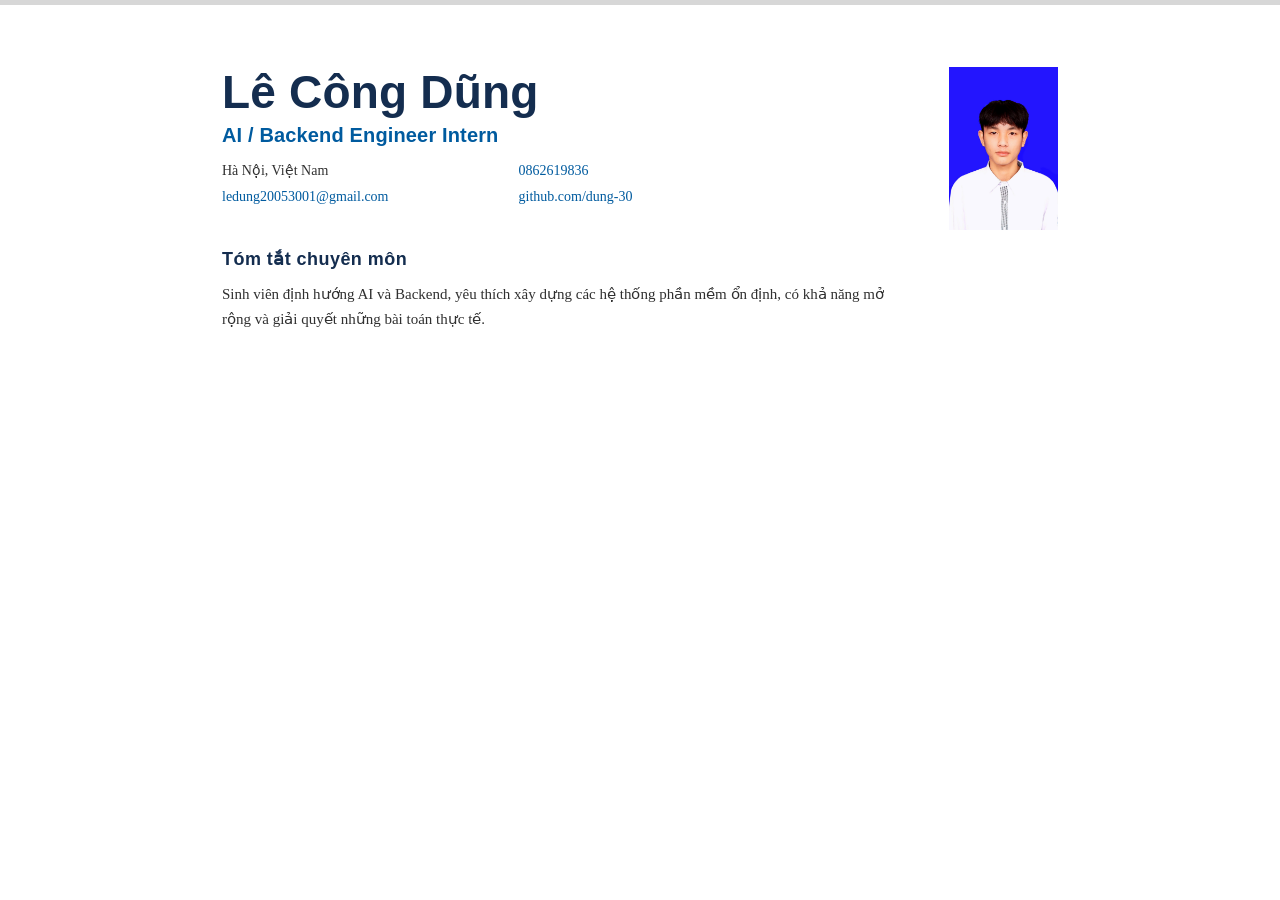
==== index.html @ 092eb1a4 "first" ====
<!DOCTYPE html>
<html lang="vi">
<head>
  <meta charset="UTF-8">
  <meta name="viewport" content="width=device-width, initial-scale=1.0">
  <meta name="description" content="CV của Lê Công Dũng - AI / Backend Engineer Intern">
  <title>Lê Công Dũng | AI / Backend Engineer Intern</title>
  <style>
    :root { --navy: #142d4f; --blue: #005b9f; --text: #303030; --page: #fff; --border: #d7d7d7; }
    * { box-sizing: border-box; }
    html { color-scheme: light; }
    body {
      margin: 0;
      min-height: 100vh;
      color: var(--text);
      background: var(--page);
      border-top: 5px solid var(--border);
      font-family: Arial, Helvetica, sans-serif;
      -webkit-font-smoothing: antialiased;
    }
    .cv { width: min(836px, calc(100% - 40px)); margin: 0 auto; padding: 62px 0 48px; }
    .profile {
      display: grid;
      grid-template-columns: minmax(0, 1fr) 109px;
      gap: 64px;
      align-items: start;
    }
    h1, h2, p { margin-top: 0; }
    h1 {
      margin-bottom: 3px;
      color: var(--navy);
      font-size: clamp(36px, 5vw, 46px);
      line-height: 1.12;
      letter-spacing: .2px;
    }
    .role {
      margin-bottom: 13px;
      color: var(--blue);
      font-size: 20px;
      font-weight: 700;
      line-height: 1.35;
      letter-spacing: .15px;
    }
    .contact-list {
      display: grid;
      grid-template-columns: 1fr 1fr;
      gap: 8px 48px;
      max-width: 545px;
      margin: 0;
      padding: 0;
      list-style: none;
      font-family: Georgia, "Times New Roman", serif;
      font-size: 14px;
      line-height: 1.3;
    }
    .contact-list a { color: var(--blue); text-decoration: none; }
    .contact-list a:hover { text-decoration: underline; }
    .contact-list a:focus-visible { border-radius: 2px; outline: 2px solid var(--blue); outline-offset: 3px; }
    .photo {
      display: block;
      width: 109px;
      height: 163px;
      object-fit: cover;
      object-position: center top;
      background: #3020ff;
    }
    .summary { margin-top: 17px; }
    .summary h2 {
      margin-bottom: 10px;
      color: var(--navy);
      font-size: 18px;
      line-height: 1.4;
      letter-spacing: .45px;
    }
    .summary p {
      max-width: 680px;
      margin-bottom: 0;
      font-family: Georgia, "Times New Roman", serif;
      font-size: 15px;
      line-height: 1.65;
    }
    @media (max-width: 640px) {
      .cv { width: min(100% - 32px, 520px); padding-top: 36px; }
      .profile { grid-template-columns: 1fr; gap: 24px; }
      .photo { grid-row: 1; width: 96px; height: 144px; }
      .contact-list { grid-template-columns: 1fr; gap: 8px; }
      .summary { margin-top: 28px; }
    }
  </style>
</head>
<body>
  <main class="cv">
    <section class="profile" aria-labelledby="profile-name">
      <div class="profile-content">
        <h1 id="profile-name">Lê Công Dũng</h1>
        <p class="role">AI / Backend Engineer Intern</p>
        <ul class="contact-list" aria-label="Thông tin liên hệ">
          <li>Hà Nội, Việt Nam</li>
          <li><a href="tel:+84862619836">0862619836</a></li>
          <li><a href="mailto:ledung20053001@gmail.com">ledung20053001@gmail.com</a></li>
          <li><a href="https://github.com/dung-30" target="_blank" rel="noopener noreferrer">github.com/dung-30</a></li>
        </ul>
      </div>
      <img class="photo" src="cv_photo.jpg" alt="Ảnh chân dung của Lê Công Dũng" width="109" height="163">
    </section>
    <section class="summary" aria-labelledby="summary-title">
      <h2 id="summary-title">Tóm tắt chuyên môn</h2>
      <p>Sinh viên định hướng AI và Backend, yêu thích xây dựng các hệ thống phần mềm ổn định, có khả năng mở rộng và giải quyết những bài toán thực tế.</p>
    </section>
  </main>
</body>
</html>
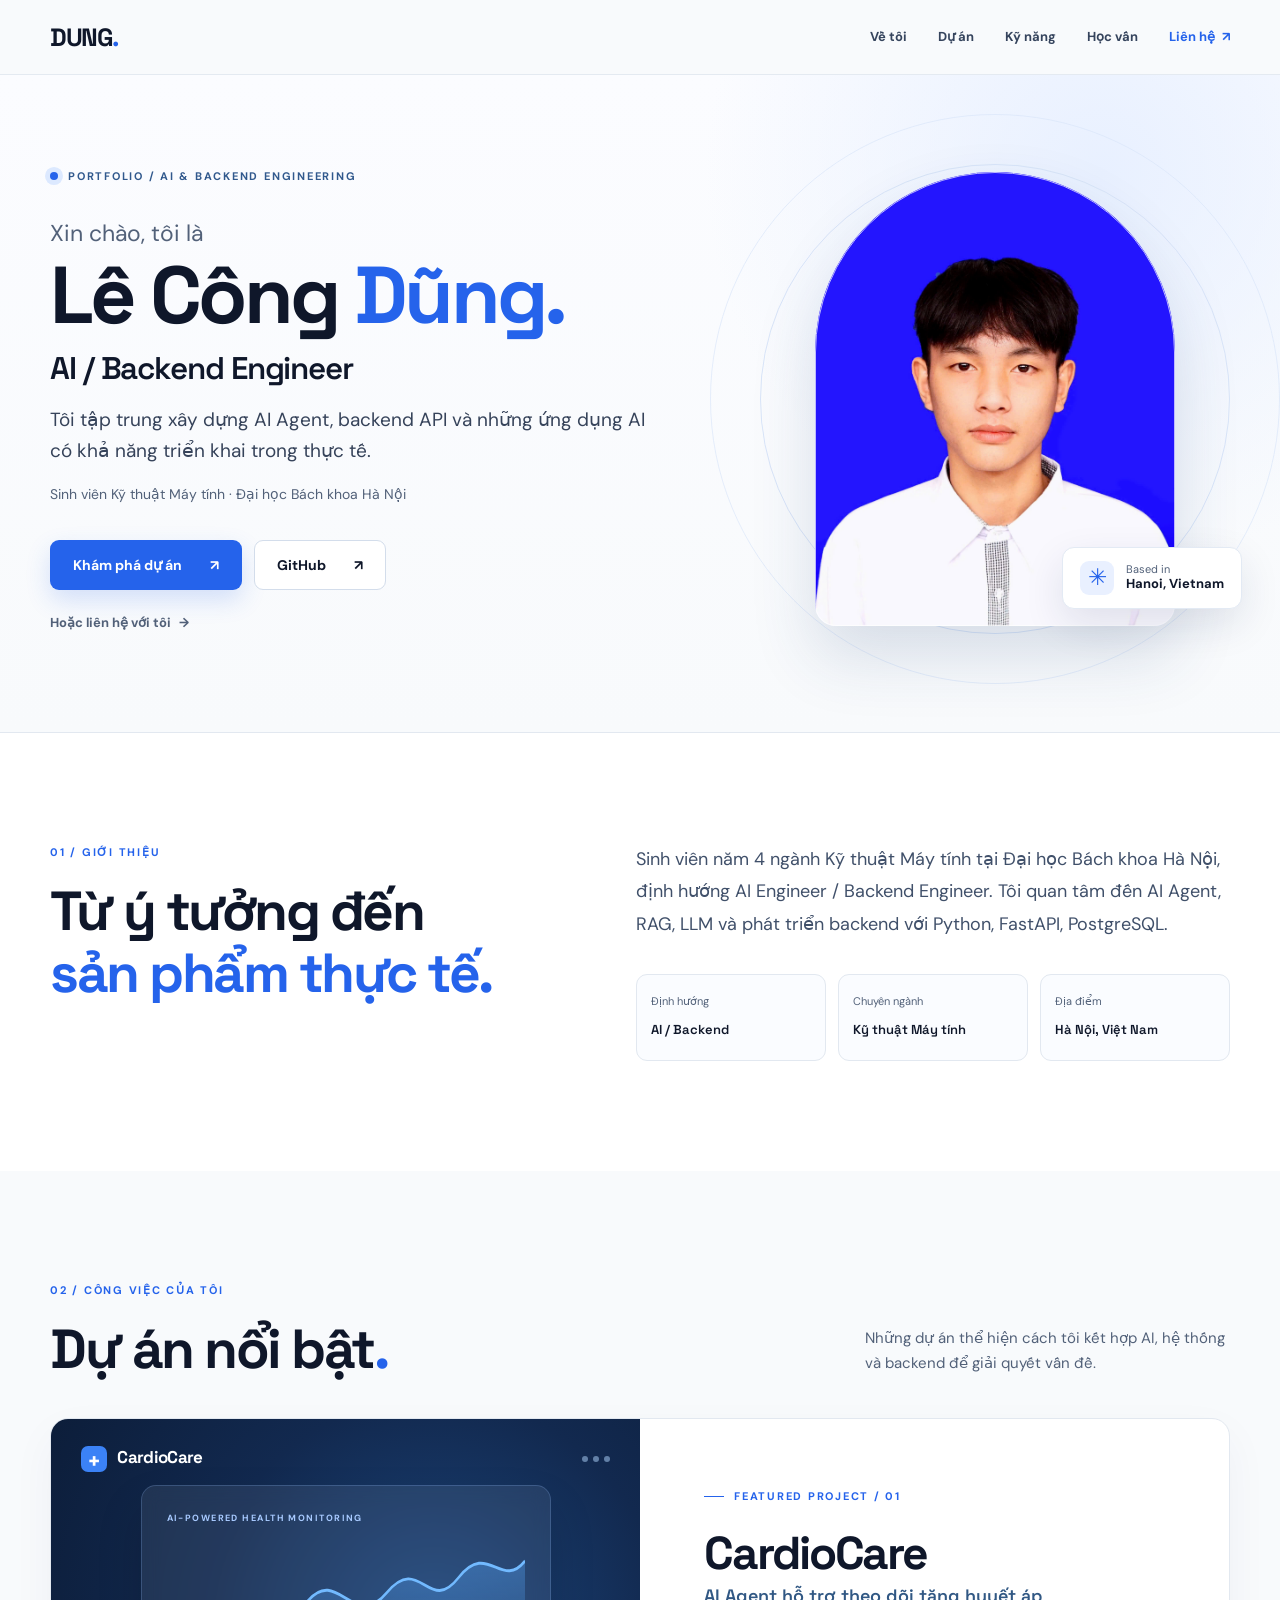
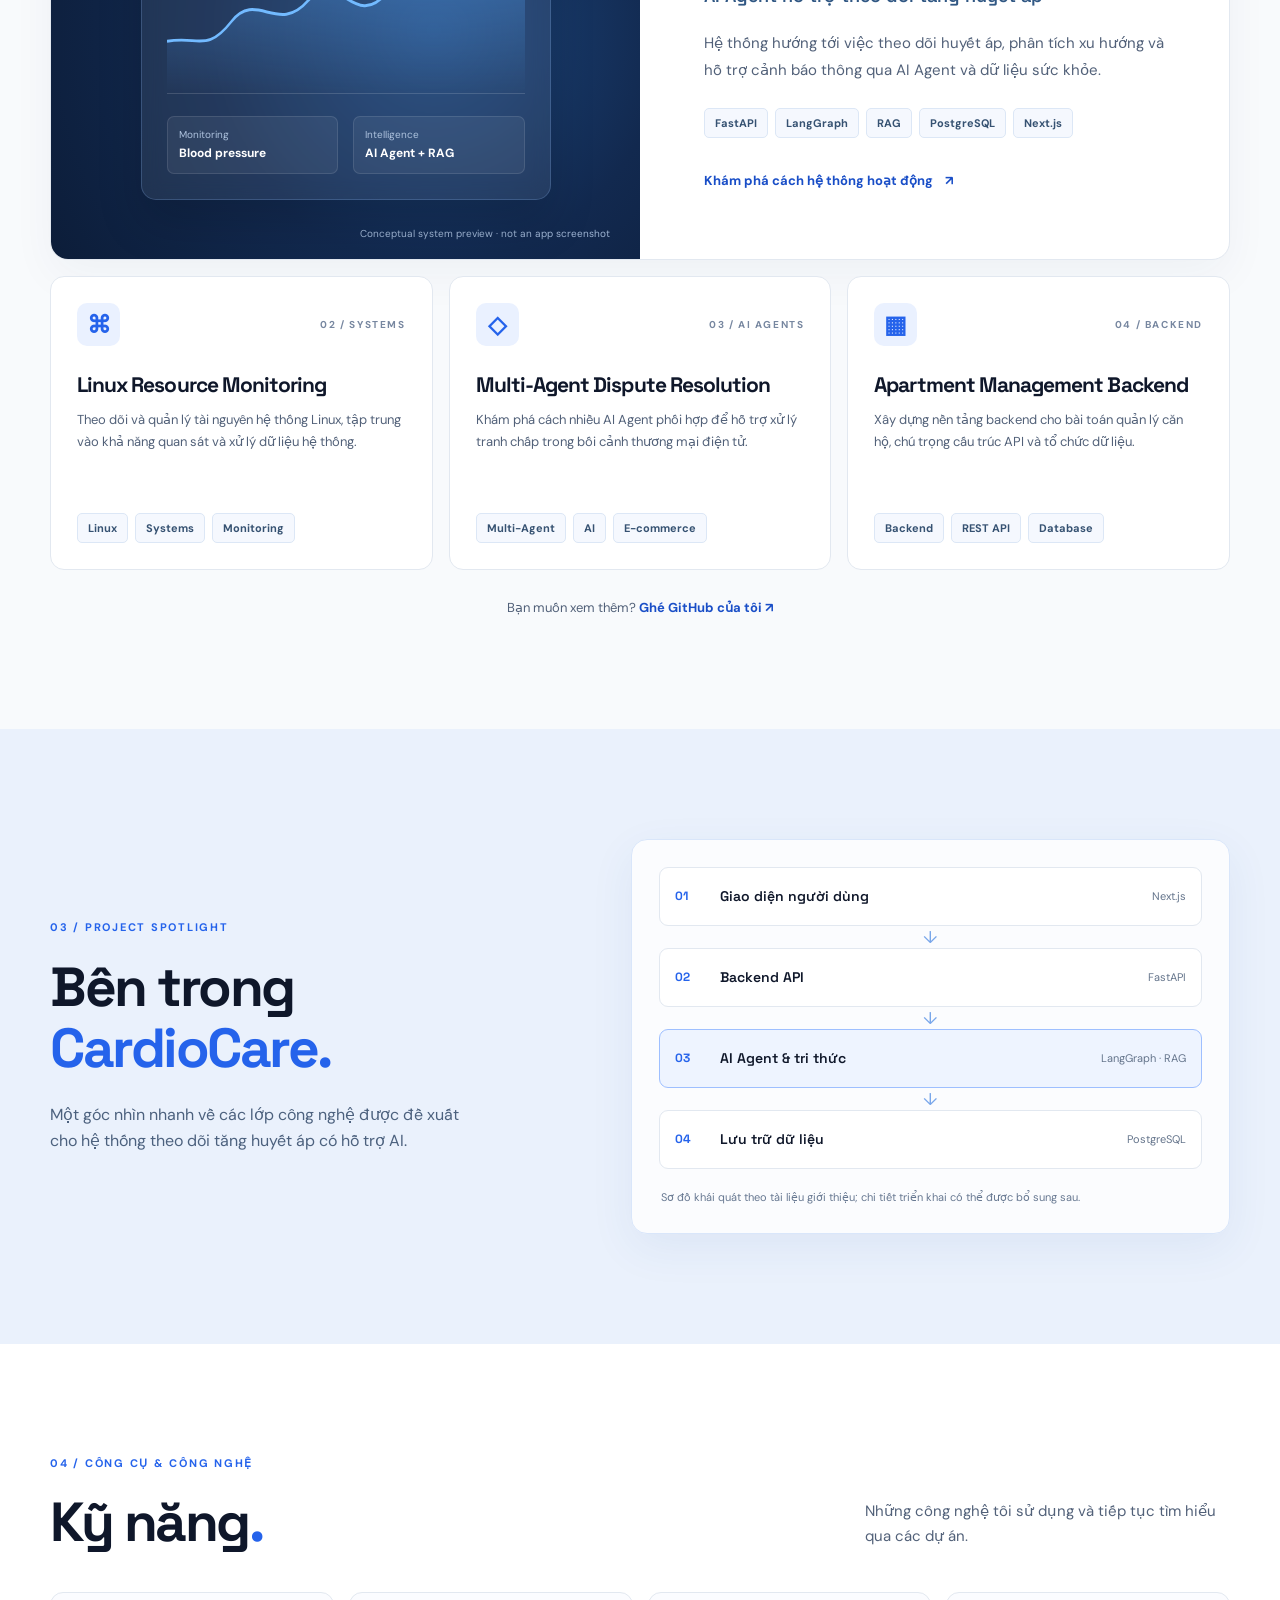
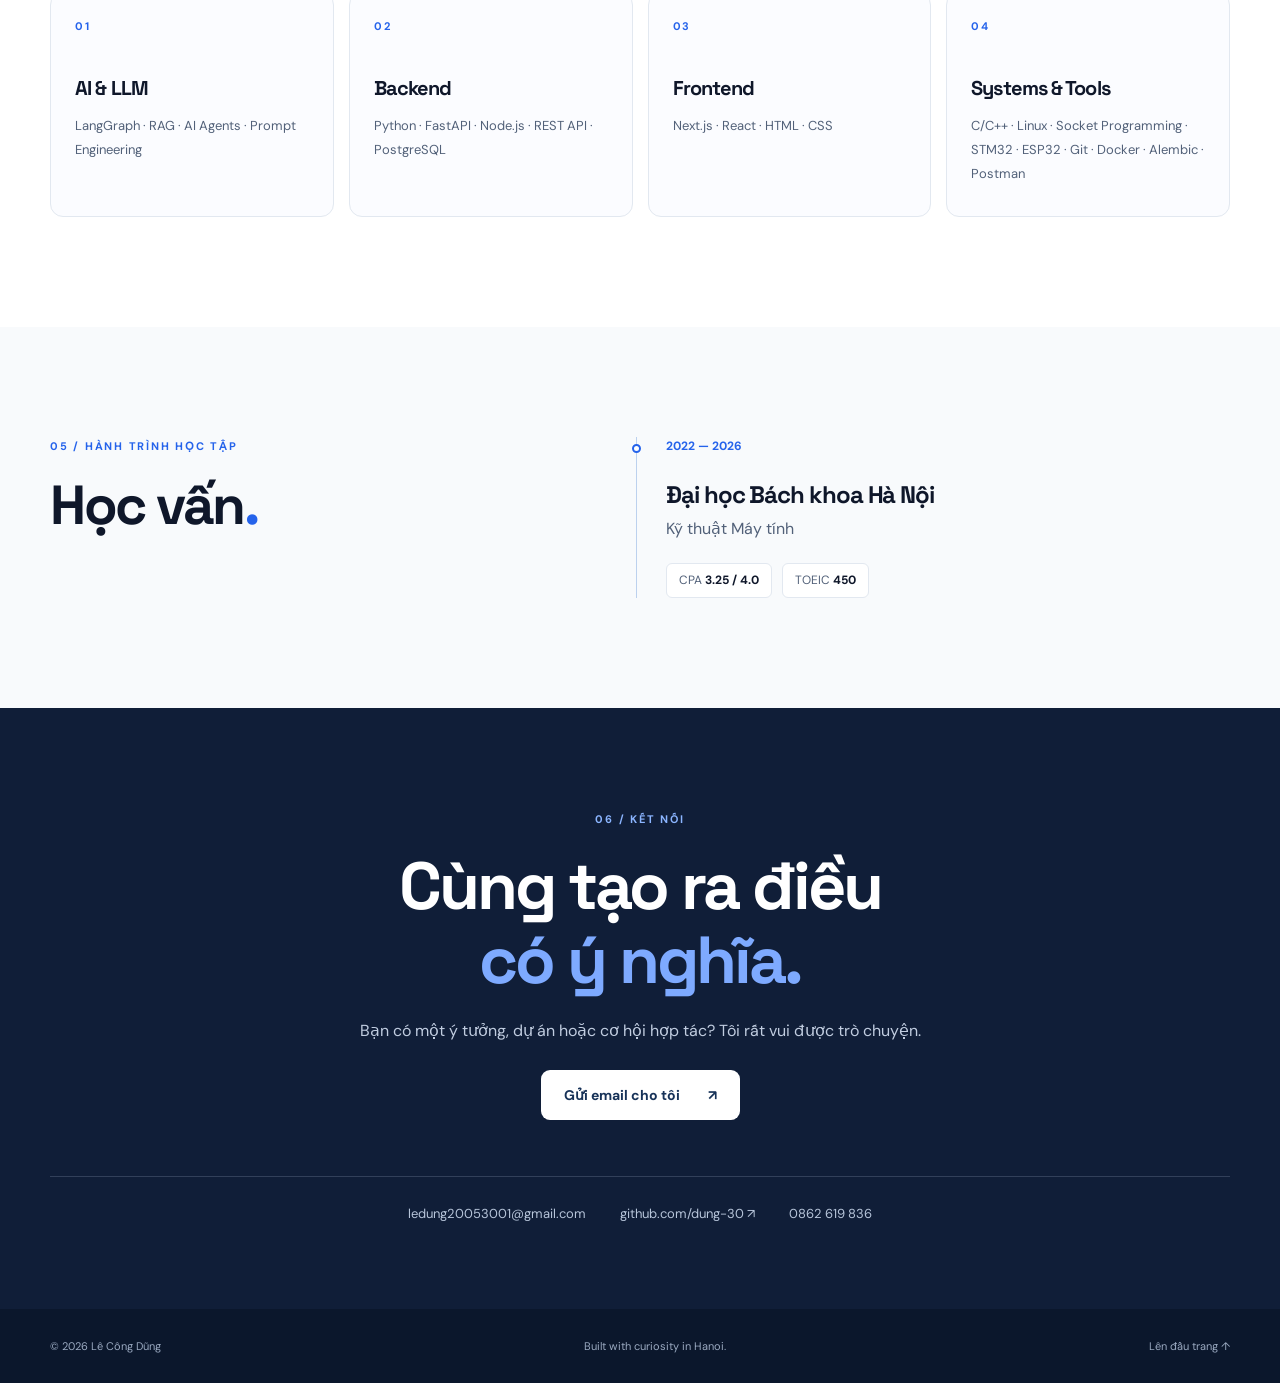
==== commit 7dfac804: "Update AI Backend portfolio" ====
--- a/index.html
+++ b/index.html
@@ -1,112 +1,175 @@
-<!DOCTYPE html>
+<!doctype html>
 <html lang="vi">
 <head>
-  <meta charset="UTF-8">
-  <meta name="viewport" content="width=device-width, initial-scale=1.0">
-  <meta name="description" content="CV của Lê Công Dũng - AI / Backend Engineer Intern">
-  <title>Lê Công Dũng | AI / Backend Engineer Intern</title>
-  <style>
-    :root { --navy: #142d4f; --blue: #005b9f; --text: #303030; --page: #fff; --border: #d7d7d7; }
-    * { box-sizing: border-box; }
-    html { color-scheme: light; }
-    body {
-      margin: 0;
-      min-height: 100vh;
-      color: var(--text);
-      background: var(--page);
-      border-top: 5px solid var(--border);
-      font-family: Arial, Helvetica, sans-serif;
-      -webkit-font-smoothing: antialiased;
-    }
-    .cv { width: min(836px, calc(100% - 40px)); margin: 0 auto; padding: 62px 0 48px; }
-    .profile {
-      display: grid;
-      grid-template-columns: minmax(0, 1fr) 109px;
-      gap: 64px;
-      align-items: start;
-    }
-    h1, h2, p { margin-top: 0; }
-    h1 {
-      margin-bottom: 3px;
-      color: var(--navy);
-      font-size: clamp(36px, 5vw, 46px);
-      line-height: 1.12;
-      letter-spacing: .2px;
-    }
-    .role {
-      margin-bottom: 13px;
-      color: var(--blue);
-      font-size: 20px;
-      font-weight: 700;
-      line-height: 1.35;
-      letter-spacing: .15px;
-    }
-    .contact-list {
-      display: grid;
-      grid-template-columns: 1fr 1fr;
-      gap: 8px 48px;
-      max-width: 545px;
-      margin: 0;
-      padding: 0;
-      list-style: none;
-      font-family: Georgia, "Times New Roman", serif;
-      font-size: 14px;
-      line-height: 1.3;
-    }
-    .contact-list a { color: var(--blue); text-decoration: none; }
-    .contact-list a:hover { text-decoration: underline; }
-    .contact-list a:focus-visible { border-radius: 2px; outline: 2px solid var(--blue); outline-offset: 3px; }
-    .photo {
-      display: block;
-      width: 109px;
-      height: 163px;
-      object-fit: cover;
-      object-position: center top;
-      background: #3020ff;
-    }
-    .summary { margin-top: 17px; }
-    .summary h2 {
-      margin-bottom: 10px;
-      color: var(--navy);
-      font-size: 18px;
-      line-height: 1.4;
-      letter-spacing: .45px;
-    }
-    .summary p {
-      max-width: 680px;
-      margin-bottom: 0;
-      font-family: Georgia, "Times New Roman", serif;
-      font-size: 15px;
-      line-height: 1.65;
-    }
-    @media (max-width: 640px) {
-      .cv { width: min(100% - 32px, 520px); padding-top: 36px; }
-      .profile { grid-template-columns: 1fr; gap: 24px; }
-      .photo { grid-row: 1; width: 96px; height: 144px; }
-      .contact-list { grid-template-columns: 1fr; gap: 8px; }
-      .summary { margin-top: 28px; }
-    }
-  </style>
+  <meta charset="utf-8">
+  <meta name="viewport" content="width=device-width, initial-scale=1">
+  <meta name="description" content="Lê Công Dũng — sinh viên Kỹ thuật Máy tính, định hướng AI và Backend Engineering. Khám phá dự án, kỹ năng và cách liên hệ.">
+  <meta name="theme-color" content="#f8fafc">
+  <title>Lê Công Dũng — AI / Backend Engineer</title>
+  <link rel="stylesheet" href="style.css">
 </head>
 <body>
-  <main class="cv">
-    <section class="profile" aria-labelledby="profile-name">
-      <div class="profile-content">
-        <h1 id="profile-name">Lê Công Dũng</h1>
-        <p class="role">AI / Backend Engineer Intern</p>
-        <ul class="contact-list" aria-label="Thông tin liên hệ">
-          <li>Hà Nội, Việt Nam</li>
-          <li><a href="tel:+84862619836">0862619836</a></li>
-          <li><a href="mailto:ledung20053001@gmail.com">ledung20053001@gmail.com</a></li>
-          <li><a href="https://github.com/dung-30" target="_blank" rel="noopener noreferrer">github.com/dung-30</a></li>
-        </ul>
+  <a class="skip-link" href="#main">Bỏ qua điều hướng</a>
+  <header class="site-header">
+    <div class="container header-inner">
+      <a class="brand" href="#home" aria-label="Lê Công Dũng — về đầu trang">DUNG<span>.</span></a>
+      <nav class="nav" aria-label="Điều hướng chính">
+        <a href="#about">Về tôi</a>
+        <a href="#projects">Dự án</a>
+        <a href="#skills">Kỹ năng</a>
+        <a href="#education">Học vấn</a>
+        <a class="nav-contact" href="#contact">Liên hệ <span aria-hidden="true">↗</span></a>
+      </nav>
+    </div>
+  </header>
+
+  <main id="main">
+    <section class="hero" id="home" aria-labelledby="hero-title">
+      <div class="container hero-grid">
+        <div class="hero-content">
+          <p class="eyebrow"><span class="status-dot" aria-hidden="true"></span> Portfolio / AI & Backend Engineering</p>
+          <p class="hero-intro">Xin chào, tôi là</p>
+          <h1 id="hero-title">Lê Công <span>Dũng.</span></h1>
+          <p class="hero-role">AI / Backend Engineer</p>
+          <p class="hero-description">Tôi tập trung xây dựng AI Agent, backend API và những ứng dụng AI có khả năng triển khai trong thực tế.</p>
+          <p class="hero-school">Sinh viên Kỹ thuật Máy tính · Đại học Bách khoa Hà Nội</p>
+          <div class="hero-actions">
+            <a class="button button-primary" href="#projects">Khám phá dự án <span aria-hidden="true">↗</span></a>
+            <a class="button button-secondary" href="https://github.com/dung-30" target="_blank" rel="noopener noreferrer">GitHub <span aria-hidden="true">↗</span></a>
+          </div>
+          <a class="text-link" href="#contact">Hoặc liên hệ với tôi <span aria-hidden="true">→</span></a>
+        </div>
+        <div class="hero-visual">
+          <div class="portrait-frame">
+            <img src="cv_photo.jpg" alt="Ảnh chân dung Lê Công Dũng" width="440" height="580" fetchpriority="high">
+          </div>
+          <div class="portrait-note"><span class="note-mark" aria-hidden="true">✳</span><span>Based in<br><strong>Hanoi, Vietnam</strong></span></div>
+          <span class="hero-orbit hero-orbit-one" aria-hidden="true"></span>
+          <span class="hero-orbit hero-orbit-two" aria-hidden="true"></span>
+        </div>
       </div>
-      <img class="photo" src="cv_photo.jpg" alt="Ảnh chân dung của Lê Công Dũng" width="109" height="163">
     </section>
-    <section class="summary" aria-labelledby="summary-title">
-      <h2 id="summary-title">Tóm tắt chuyên môn</h2>
-      <p>Sinh viên định hướng AI và Backend, yêu thích xây dựng các hệ thống phần mềm ổn định, có khả năng mở rộng và giải quyết những bài toán thực tế.</p>
+
+    <section class="section about-section" id="about" aria-labelledby="about-title">
+      <div class="container about-grid">
+        <div>
+          <p class="section-kicker">01 / Giới thiệu</p>
+          <h2 id="about-title">Từ ý tưởng đến<br><span>sản phẩm thực tế.</span></h2>
+        </div>
+        <div class="about-content">
+          <p>Sinh viên năm 4 ngành Kỹ thuật Máy tính tại Đại học Bách khoa Hà Nội, định hướng AI Engineer / Backend Engineer. Tôi quan tâm đến AI Agent, RAG, LLM và phát triển backend với Python, FastAPI, PostgreSQL.</p>
+          <div class="quick-facts" aria-label="Thông tin nhanh">
+            <div><span>Định hướng</span><strong>AI / Backend</strong></div>
+            <div><span>Chuyên ngành</span><strong>Kỹ thuật Máy tính</strong></div>
+            <div><span>Địa điểm</span><strong>Hà Nội, Việt Nam</strong></div>
+          </div>
+        </div>
+      </div>
+    </section>
+
+    <section class="section projects-section" id="projects" aria-labelledby="projects-title">
+      <div class="container">
+        <div class="section-heading">
+          <div><p class="section-kicker">02 / Công việc của tôi</p><h2 id="projects-title">Dự án nổi bật<span class="accent-dot">.</span></h2></div>
+          <p>Những dự án thể hiện cách tôi kết hợp AI, hệ thống và backend để giải quyết vấn đề.</p>
+        </div>
+
+        <article class="feature-card" aria-labelledby="cardiocare-title">
+          <div class="feature-art" aria-label="Minh họa luồng hệ thống CardioCare">
+            <div class="art-top"><span class="art-brand"><span class="art-cross" aria-hidden="true">+</span> CardioCare</span><span class="art-window-dots" aria-hidden="true"><i></i><i></i><i></i></span></div>
+            <div class="art-content">
+              <div class="art-mini-label">AI-POWERED HEALTH MONITORING</div>
+              <div class="art-chart" aria-hidden="true">
+                <svg viewBox="0 0 500 150" preserveAspectRatio="none" role="presentation"><defs><linearGradient id="chart-fill" x1="0" x2="0" y1="0" y2="1"><stop offset="0" stop-color="#58a9ff" stop-opacity=".35"/><stop offset="1" stop-color="#58a9ff" stop-opacity="0"/></linearGradient></defs><path d="M0 98 C44 92 55 110 90 78 S155 92 197 57 S261 89 307 49 S366 72 407 34 S467 47 500 17 L500 150 L0 150Z" fill="url(#chart-fill)"/><path d="M0 98 C44 92 55 110 90 78 S155 92 197 57 S261 89 307 49 S366 72 407 34 S467 47 500 17" fill="none" stroke="#72baff" stroke-width="3"/></svg>
+              </div>
+              <div class="art-stats"><div><span>Monitoring</span><strong>Blood pressure</strong></div><div><span>Intelligence</span><strong>AI Agent + RAG</strong></div></div>
+            </div>
+            <div class="art-caption">Conceptual system preview · not an app screenshot</div>
+          </div>
+          <div class="feature-copy">
+            <p class="project-index"><span class="project-index-line"></span> Featured project / 01</p>
+            <h3 id="cardiocare-title">CardioCare</h3>
+            <p class="feature-subtitle">AI Agent hỗ trợ theo dõi tăng huyết áp</p>
+            <p class="project-description">Hệ thống hướng tới việc theo dõi huyết áp, phân tích xu hướng và hỗ trợ cảnh báo thông qua AI Agent và dữ liệu sức khỏe.</p>
+            <ul class="tags" aria-label="Công nghệ sử dụng"><li>FastAPI</li><li>LangGraph</li><li>RAG</li><li>PostgreSQL</li><li>Next.js</li></ul>
+            <a class="inline-link" href="#cardiocare-detail">Khám phá cách hệ thống hoạt động <span aria-hidden="true">↗</span></a>
+          </div>
+        </article>
+
+        <div class="project-grid">
+          <article class="project-card">
+            <div class="card-top"><span class="card-symbol" aria-hidden="true">⌘</span><span class="card-number">02 / SYSTEMS</span></div>
+            <h3>Linux Resource Monitoring</h3>
+            <p>Theo dõi và quản lý tài nguyên hệ thống Linux, tập trung vào khả năng quan sát và xử lý dữ liệu hệ thống.</p>
+            <ul class="tags"><li>Linux</li><li>Systems</li><li>Monitoring</li></ul>
+          </article>
+          <article class="project-card">
+            <div class="card-top"><span class="card-symbol" aria-hidden="true">◇</span><span class="card-number">03 / AI AGENTS</span></div>
+            <h3>Multi-Agent Dispute Resolution</h3>
+            <p>Khám phá cách nhiều AI Agent phối hợp để hỗ trợ xử lý tranh chấp trong bối cảnh thương mại điện tử.</p>
+            <ul class="tags"><li>Multi-Agent</li><li>AI</li><li>E-commerce</li></ul>
+          </article>
+          <article class="project-card">
+            <div class="card-top"><span class="card-symbol" aria-hidden="true">▦</span><span class="card-number">04 / BACKEND</span></div>
+            <h3>Apartment Management Backend</h3>
+            <p>Xây dựng nền tảng backend cho bài toán quản lý căn hộ, chú trọng cấu trúc API và tổ chức dữ liệu.</p>
+            <ul class="tags"><li>Backend</li><li>REST API</li><li>Database</li></ul>
+          </article>
+        </div>
+        <p class="projects-footnote">Bạn muốn xem thêm? <a href="https://github.com/dung-30" target="_blank" rel="noopener noreferrer">Ghé GitHub của tôi <span aria-hidden="true">↗</span></a></p>
+      </div>
+    </section>
+
+    <section class="section case-study-section" id="cardiocare-detail" aria-labelledby="case-title">
+      <div class="container case-grid">
+        <div>
+          <p class="section-kicker">03 / Project spotlight</p>
+          <h2 id="case-title">Bên trong<br><span>CardioCare.</span></h2>
+          <p class="case-intro">Một góc nhìn nhanh về các lớp công nghệ được đề xuất cho hệ thống theo dõi tăng huyết áp có hỗ trợ AI.</p>
+        </div>
+        <div class="architecture" aria-label="Sơ đồ kiến trúc khái quát của CardioCare">
+          <div class="arch-row"><span>01</span><strong>Giao diện người dùng</strong><em>Next.js</em></div>
+          <div class="arch-connector" aria-hidden="true">↓</div>
+          <div class="arch-row"><span>02</span><strong>Backend API</strong><em>FastAPI</em></div>
+          <div class="arch-connector" aria-hidden="true">↓</div>
+          <div class="arch-row arch-highlight"><span>03</span><strong>AI Agent &amp; tri thức</strong><em>LangGraph · RAG</em></div>
+          <div class="arch-connector" aria-hidden="true">↓</div>
+          <div class="arch-row"><span>04</span><strong>Lưu trữ dữ liệu</strong><em>PostgreSQL</em></div>
+          <p class="architecture-note">Sơ đồ khái quát theo tài liệu giới thiệu; chi tiết triển khai có thể được bổ sung sau.</p>
+        </div>
+      </div>
+    </section>
+
+    <section class="section skills-section" id="skills" aria-labelledby="skills-title">
+      <div class="container">
+        <div class="section-heading"><div><p class="section-kicker">04 / Công cụ & công nghệ</p><h2 id="skills-title">Kỹ năng<span class="accent-dot">.</span></h2></div><p>Những công nghệ tôi sử dụng và tiếp tục tìm hiểu qua các dự án.</p></div>
+        <div class="skills-grid">
+          <div class="skill-group"><span class="skill-group-num">01</span><h3>AI &amp; LLM</h3><p>LangGraph · RAG · AI Agents · Prompt Engineering</p></div>
+          <div class="skill-group"><span class="skill-group-num">02</span><h3>Backend</h3><p>Python · FastAPI · Node.js · REST API · PostgreSQL</p></div>
+          <div class="skill-group"><span class="skill-group-num">03</span><h3>Frontend</h3><p>Next.js · React · HTML · CSS</p></div>
+          <div class="skill-group"><span class="skill-group-num">04</span><h3>Systems &amp; Tools</h3><p>C/C++ · Linux · Socket Programming · STM32 · ESP32 · Git · Docker · Alembic · Postman</p></div>
+        </div>
+      </div>
+    </section>
+
+    <section class="section education-section" id="education" aria-labelledby="education-title">
+      <div class="container education-grid">
+        <div><p class="section-kicker">05 / Hành trình học tập</p><h2 id="education-title">Học vấn<span class="accent-dot">.</span></h2></div>
+        <div class="education-entry"><div class="education-timeline"><span class="timeline-point"></span><span>2022 — 2026</span></div><h3>Đại học Bách khoa Hà Nội</h3><p>Kỹ thuật Máy tính</p><div class="education-meta"><span>CPA <strong>3.25 / 4.0</strong></span><span>TOEIC <strong>450</strong></span></div></div>
+      </div>
+    </section>
+
+    <section class="contact-section" id="contact" aria-labelledby="contact-title">
+      <div class="container contact-inner">
+        <p class="section-kicker">06 / Kết nối</p>
+        <h2 id="contact-title">Cùng tạo ra điều<br><span>có ý nghĩa.</span></h2>
+        <p>Bạn có một ý tưởng, dự án hoặc cơ hội hợp tác? Tôi rất vui được trò chuyện.</p>
+        <a class="button button-light" href="mailto:ledung20053001@gmail.com">Gửi email cho tôi <span aria-hidden="true">↗</span></a>
+        <div class="contact-details"><a href="mailto:ledung20053001@gmail.com">ledung20053001@gmail.com</a><a href="https://github.com/dung-30" target="_blank" rel="noopener noreferrer">github.com/dung-30 <span aria-hidden="true">↗</span></a><a href="tel:+84862619836">0862 619 836</a></div>
+      </div>
     </section>
   </main>
+
+  <footer class="site-footer"><div class="container footer-inner"><span>© 2026 Lê Công Dũng</span><span>Built with curiosity in Hanoi.</span><a href="#home">Lên đầu trang ↑</a></div></footer>
 </body>
 </html>
--- a/style.css
+++ b/style.css
@@ -0,0 +1,149 @@
+@import url("https://fonts.googleapis.com/css2?family=DM+Sans:wght@400;500;600;700&family=Space+Grotesk:wght@400;500;600;700&display=swap");
+
+:root{--bg:#f8fafc;--surface:#fff;--ink:#0f172a;--muted:#526179;--blue:#2563eb;--blue-dark:#194ec7;--line:#e2e8f0;--navy:#101e38;--font-body:"DM Sans",Arial,sans-serif;--font-display:"Space Grotesk",Arial,sans-serif}
+*,*::before,*::after{box-sizing:border-box}
+html{scroll-behavior:smooth}
+body{margin:0;background:var(--bg);color:var(--ink);font-family:var(--font-body);font-size:16px;line-height:1.65;-webkit-font-smoothing:antialiased}
+img,svg{display:block;max-width:100%}
+a{color:inherit;text-decoration:none}
+button,a{touch-action:manipulation}
+:focus-visible{outline:3px solid var(--blue);outline-offset:4px;border-radius:3px}
+::selection{background:#c9dcff;color:var(--ink)}
+.container{width:min(1180px,calc(100% - 48px));margin-inline:auto}
+.skip-link{position:absolute;left:16px;top:-70px;z-index:50;background:#fff;padding:10px 16px;border:1px solid var(--line)}
+.skip-link:focus{top:12px}
+.site-header{position:sticky;top:0;z-index:30;background:rgba(248,250,252,.94);border-bottom:1px solid rgba(226,232,240,.9);backdrop-filter:blur(14px)}
+.header-inner{min-height:74px;display:flex;align-items:center;justify-content:space-between;gap:24px}
+.brand{font:700 25px/1 var(--font-display);letter-spacing:-1.5px}
+.brand span,.accent-dot{color:var(--blue)}
+.nav{display:flex;align-items:center;gap:31px;font-size:13px;font-weight:700;color:#35445d}
+.nav a{transition:color .2s ease}
+.nav a:hover,.text-link:hover,.inline-link:hover,.projects-footnote a:hover{color:var(--blue)}
+.nav .nav-contact{color:var(--blue)}
+.nav-contact span{margin-left:4px}
+.hero{position:relative;overflow:hidden;background:radial-gradient(circle at 86% 15%,#e8f0ff 0,transparent 32%),linear-gradient(180deg,#fbfcff 0%,#f8fafc 100%);border-bottom:1px solid var(--line)}
+.hero-grid{min-height:657px;display:grid;grid-template-columns:minmax(0,1.15fr) minmax(320px,.85fr);gap:72px;align-items:center;padding-block:82px 92px}
+.eyebrow,.section-kicker,.project-index,.art-mini-label,.card-number,.skill-group-num{font-size:11px;font-weight:700;letter-spacing:.16em;text-transform:uppercase}
+.eyebrow{display:inline-flex;align-items:center;gap:10px;color:#31598d;margin:0 0 30px}
+.status-dot{width:8px;height:8px;border-radius:50%;background:var(--blue);box-shadow:0 0 0 5px #dce9ff}
+.hero-intro{margin:0 0 2px;color:var(--muted);font-size:23px}
+h1,h2,h3,p{margin-top:0}
+h1,h2,h3{font-family:var(--font-display);letter-spacing:-.045em}
+h1{margin-bottom:12px;font-size:clamp(55px,6.3vw,92px);line-height:1.02}
+h1 span{color:var(--blue)}
+.hero-role{margin:0 0 16px;font:600 clamp(23px,2.45vw,33px)/1.25 var(--font-display);letter-spacing:-.035em}
+.hero-description{max-width:600px;margin:0 0 16px;color:#36435a;font-size:19px;line-height:1.65}
+.hero-school{margin:0;color:var(--muted);font-size:14px}
+.hero-actions{display:flex;flex-wrap:wrap;gap:12px;margin-top:34px}
+.button{display:inline-flex;align-items:center;justify-content:center;gap:28px;min-height:50px;padding:11px 22px;border:1px solid transparent;border-radius:9px;font-size:14px;font-weight:700;line-height:1.2;transition:transform .2s ease,background .2s ease,border-color .2s ease,box-shadow .2s ease}
+.button:hover{transform:translateY(-2px)}
+.button-primary{background:var(--blue);color:#fff;box-shadow:0 10px 25px rgba(37,99,235,.18)}
+.button-primary:hover{background:var(--blue-dark);box-shadow:0 14px 29px rgba(37,99,235,.24)}
+.button-secondary{background:#fff;border-color:#d3ddeb;color:var(--ink)}
+.button-secondary:hover{border-color:var(--blue)}
+.text-link{display:inline-block;margin-top:22px;color:#526179;font-size:13px;font-weight:700;transition:color .2s}
+.text-link span{margin-left:5px}
+.hero-visual{position:relative;display:flex;justify-content:center;align-items:center;min-height:480px}
+.portrait-frame{position:relative;z-index:2;overflow:hidden;width:min(100%,360px);height:454px;border-radius:190px 190px 22px 22px;background:#e6edff;box-shadow:0 30px 65px rgba(36,67,117,.16)}
+.portrait-frame::before{content:"";position:absolute;inset:0;border:1px solid rgba(255,255,255,.7);border-radius:inherit;z-index:1;pointer-events:none}
+.portrait-frame img{width:100%;height:100%;object-fit:cover;object-position:center 26%}
+.portrait-note{position:absolute;z-index:3;right:-12px;bottom:30px;display:flex;align-items:center;gap:12px;background:#fff;border:1px solid #e3eaf4;border-radius:12px;box-shadow:0 15px 40px rgba(20,39,80,.11);padding:13px 17px;color:var(--muted);font-size:11px;line-height:1.3}
+.portrait-note strong{display:block;color:var(--ink);font-size:13px}
+.note-mark{display:grid;place-items:center;width:34px;height:34px;border-radius:9px;background:#e9f0ff;color:var(--blue);font-size:23px}
+.hero-orbit{position:absolute;border:1px solid #d9e5f9;border-radius:50%;pointer-events:none}
+.hero-orbit-one{width:470px;height:470px}
+.hero-orbit-two{width:570px;height:570px;opacity:.65}
+.section{padding-block:110px;scroll-margin-top:74px}
+.section-kicker{margin:0 0 20px;color:var(--blue)}
+h2{font-size:clamp(38px,4.3vw,60px);line-height:1.12;margin-bottom:0}
+h2 span:not(.accent-dot){color:var(--blue)}
+.about-section{background:#fff}
+.about-grid{display:grid;grid-template-columns:.9fr 1.1fr;gap:100px}
+.about-content>p{max-width:620px;color:#40506a;font-size:18px;line-height:1.8;margin-bottom:34px}
+.quick-facts{display:grid;grid-template-columns:repeat(3,1fr);gap:12px}
+.quick-facts div{padding:17px 14px;border:1px solid var(--line);border-radius:11px;background:#fafcff}
+.quick-facts span{display:block;margin-bottom:6px;color:var(--muted);font-size:11px}
+.quick-facts strong{font:600 13px/1.3 var(--font-display)}
+.projects-section{background:var(--bg)}
+.section-heading{display:flex;align-items:end;justify-content:space-between;gap:40px;margin-bottom:38px}
+.section-heading>p{max-width:365px;color:var(--muted);font-size:15px;margin-bottom:5px}
+.feature-card{display:grid;grid-template-columns:1fr 1fr;overflow:hidden;background:#fff;border:1px solid var(--line);border-radius:18px;box-shadow:0 16px 45px rgba(23,44,83,.045)}
+.feature-art{min-height:440px;display:flex;flex-direction:column;overflow:hidden;padding:27px 30px 17px;background:radial-gradient(circle at 65% 48%,#1c467d 0,#12294f 52%,#0c1d39 100%);color:#fff}
+.art-top{display:flex;justify-content:space-between;align-items:center}
+.art-brand{font:700 17px var(--font-display);letter-spacing:-.04em}
+.art-cross{display:inline-grid;place-items:center;width:26px;height:26px;margin-right:7px;border-radius:7px;background:#3b82f6;font-size:23px;vertical-align:middle}
+.art-window-dots{display:flex;gap:5px}
+.art-window-dots i{width:6px;height:6px;border-radius:50%;background:#6280a7}
+.art-content{max-width:410px;width:100%;margin:auto;align-self:center;padding:25px;border:1px solid rgba(146,192,255,.22);border-radius:15px;background:rgba(245,250,255,.075);box-shadow:0 24px 45px rgba(0,0,0,.15);backdrop-filter:blur(9px)}
+.art-mini-label{color:#a8caff;font-size:9px}
+.art-chart{height:150px;margin:18px 0 22px;border-bottom:1px solid rgba(255,255,255,.15)}
+.art-chart svg{width:100%;height:100%}
+.art-stats{display:grid;grid-template-columns:1fr 1fr;gap:15px}
+.art-stats>div{padding:10px 11px;border:1px solid rgba(255,255,255,.11);border-radius:7px;background:rgba(255,255,255,.06)}
+.art-stats span{display:block;color:#afc4df;font-size:10px}
+.art-stats strong{display:block;font-size:12px}
+.art-caption{margin-top:auto;color:#9fb5d4;text-align:right;font-size:10px}
+.feature-copy{display:flex;flex-direction:column;align-items:flex-start;justify-content:center;padding:48px clamp(28px,5vw,68px)}
+.project-index{display:flex;align-items:center;gap:10px;color:var(--blue);margin-bottom:23px}
+.project-index-line{display:block;width:20px;height:1px;background:var(--blue)}
+.feature-copy h3{margin:0 0 5px;font-size:clamp(35px,3.6vw,49px);line-height:1.1}
+.feature-subtitle{color:#315884;font:600 18px var(--font-display);margin-bottom:23px}
+.project-description{color:var(--muted);font-size:15px;line-height:1.8;margin-bottom:24px}
+.tags{display:flex;flex-wrap:wrap;gap:7px;list-style:none;margin:0;padding:0}
+.tags li{padding:5px 10px;border:1px solid #dce7f6;border-radius:5px;background:#f5f8fe;color:#365272;font-size:11px;font-weight:700}
+.inline-link{display:inline-flex;align-items:center;gap:12px;margin-top:32px;color:var(--blue-dark);font-size:13px;font-weight:700;transition:color .2s}
+.project-grid{display:grid;grid-template-columns:repeat(3,1fr);gap:16px;margin-top:16px}
+.project-card{display:flex;flex-direction:column;min-height:294px;padding:26px;border:1px solid var(--line);border-radius:14px;background:#fff;transition:transform .2s ease,box-shadow .2s ease,border-color .2s ease}
+.project-card:hover{transform:translateY(-4px);border-color:#c6d7f3;box-shadow:0 14px 35px rgba(26,51,97,.08)}
+.card-top{display:flex;align-items:center;justify-content:space-between;margin-bottom:26px}
+.card-symbol{display:grid;place-items:center;width:43px;height:43px;border-radius:10px;background:#eaf1ff;color:var(--blue);font:600 24px var(--font-display)}
+.card-number{color:#7787a0;font-size:10px}
+.project-card h3{margin-bottom:10px;font-size:21px;line-height:1.25}
+.project-card p{margin-bottom:24px;color:var(--muted);font-size:13px;line-height:1.7}
+.project-card .tags{margin-top:auto}
+.projects-footnote{margin:27px 0 0;color:var(--muted);text-align:center;font-size:13px}
+.projects-footnote a{color:var(--blue-dark);font-weight:700}
+.case-study-section{background:#eaf1fc}
+.case-grid{display:grid;grid-template-columns:.9fr 1.1fr;align-items:center;gap:90px}
+.case-intro{max-width:430px;margin:22px 0 0;color:#4c617e;font-size:16px}
+.architecture{padding:27px;border:1px solid #d9e6fa;border-radius:16px;background:rgba(255,255,255,.82);box-shadow:0 14px 45px rgba(42,84,154,.07)}
+.arch-row{display:grid;grid-template-columns:30px 1fr auto;align-items:center;gap:15px;min-height:59px;padding:10px 15px;border:1px solid var(--line);border-radius:9px;background:#fff}
+.arch-row span{color:var(--blue);font:700 12px var(--font-display)}
+.arch-row strong{font:600 14px var(--font-display)}
+.arch-row em{color:#64748b;font-size:11px;font-style:normal;text-align:right}
+.arch-highlight{border-color:#9ebfff;background:#eef4ff}
+.arch-connector{height:22px;color:#78a6ea;text-align:center;font-size:17px;line-height:22px}
+.architecture-note{margin:19px 2px 0;color:#677891;font-size:11px}
+.skills-section{background:#fff}
+.skills-grid{display:grid;grid-template-columns:repeat(4,1fr);gap:15px}
+.skill-group{min-height:225px;padding:24px;border:1px solid var(--line);border-radius:13px;background:#fbfcff}
+.skill-group-num{display:block;margin-bottom:37px;color:var(--blue)}
+.skill-group h3{margin-bottom:9px;font-size:20px}
+.skill-group p{margin-bottom:0;color:var(--muted);font-size:13px;line-height:1.85}
+.education-section{background:var(--bg)}
+.education-grid{display:grid;grid-template-columns:.9fr 1.1fr;gap:100px}
+.education-entry{position:relative;padding-left:29px;border-left:1px solid #bcd1ee}
+.education-timeline{margin-bottom:18px;color:var(--blue);font-size:12px;font-weight:700}
+.timeline-point{position:absolute;left:-5px;top:7px;width:9px;height:9px;border:2px solid var(--blue);border-radius:50%;background:#fff}
+.education-entry h3{margin-bottom:2px;font-size:24px}
+.education-entry>p{color:var(--muted);margin-bottom:20px}
+.education-meta{display:flex;flex-wrap:wrap;gap:10px}
+.education-meta span{padding:7px 12px;background:#fff;border:1px solid var(--line);border-radius:6px;color:var(--muted);font-size:12px}
+.education-meta strong{color:var(--ink)}
+.contact-section{padding-block:102px 85px;scroll-margin-top:74px;background:var(--navy);color:#fff}
+.contact-inner{text-align:center}
+.contact-section .section-kicker{color:#8bb5ff}
+.contact-section h2{font-size:clamp(43px,5.2vw,72px)}
+.contact-section h2 span{color:#7eaaff!important}
+.contact-inner>p:not(.section-kicker){margin:20px auto 26px;color:#c1cde0}
+.button-light{background:#fff;color:#173258}
+.button-light:hover{background:#eaf1ff}
+.contact-details{display:flex;justify-content:center;flex-wrap:wrap;gap:12px 34px;margin-top:56px;padding-top:26px;border-top:1px solid #32405a;color:#b7c5da;font-size:13px}
+.contact-details a:hover{color:#fff;text-decoration:underline}
+.site-footer{background:#0b172c;color:#9baac1}
+.footer-inner{min-height:74px;display:flex;align-items:center;justify-content:space-between;gap:20px;font-size:11px}
+.footer-inner a:hover{color:#fff}
+@media(max-width:1000px){.hero-grid{gap:35px}.portrait-note{right:0}.about-grid,.case-grid,.education-grid{gap:50px}.quick-facts{grid-template-columns:1fr 1fr}.skills-grid{grid-template-columns:repeat(2,1fr)}}
+@media(max-width:760px){.container{width:min(100% - 36px,580px)}.header-inner{min-height:66px;align-items:flex-start;padding-block:18px;flex-direction:column;gap:15px}.nav{width:100%;gap:19px;overflow-x:auto;white-space:nowrap;padding-bottom:3px;font-size:12px}.hero-grid{grid-template-columns:1fr;min-height:0;gap:40px;padding-block:64px 78px}.hero-visual{min-height:0}.portrait-frame{width:min(73vw,330px);height:385px}.portrait-note{right:0;bottom:20px}.hero-orbit-one{width:390px;height:390px}.hero-orbit-two{width:470px;height:470px}.section{padding-block:77px;scroll-margin-top:112px}.about-grid,.case-grid,.education-grid{grid-template-columns:1fr;gap:32px}.section-heading{display:block}.section-heading>p{margin-top:19px}.feature-card{grid-template-columns:1fr}.feature-art{min-height:370px}.feature-copy{padding:35px 28px 40px}.project-grid{grid-template-columns:1fr}.project-card{min-height:245px}.card-top{margin-bottom:18px}.skills-grid{grid-template-columns:1fr 1fr}.education-entry{margin-left:5px}.contact-section{scroll-margin-top:112px}}
+@media(max-width:480px){h1{font-size:clamp(51px,13vw,69px)}.hero-intro{font-size:19px}.hero-role{font-size:22px}.hero-description{font-size:16px}.hero-actions{display:grid;grid-template-columns:1fr 1fr}.button{padding-inline:12px;gap:8px;font-size:12px}.quick-facts{grid-template-columns:1fr}.feature-art{min-height:300px;padding:18px}.art-content{padding:16px}.art-chart{height:95px}.art-stats strong{font-size:10px}.skills-grid{grid-template-columns:1fr}.skill-group{min-height:0}.skill-group-num{margin-bottom:22px}.arch-row{grid-template-columns:23px 1fr;gap:8px}.arch-row em{grid-column:2;text-align:left}.contact-details{flex-direction:column;gap:10px}.footer-inner{align-items:flex-start;flex-direction:column;padding-block:20px;gap:7px}}
+@media(prefers-reduced-motion:reduce){html{scroll-behavior:auto}*,*::before,*::after{transition-duration:.01ms!important;animation-duration:.01ms!important}}
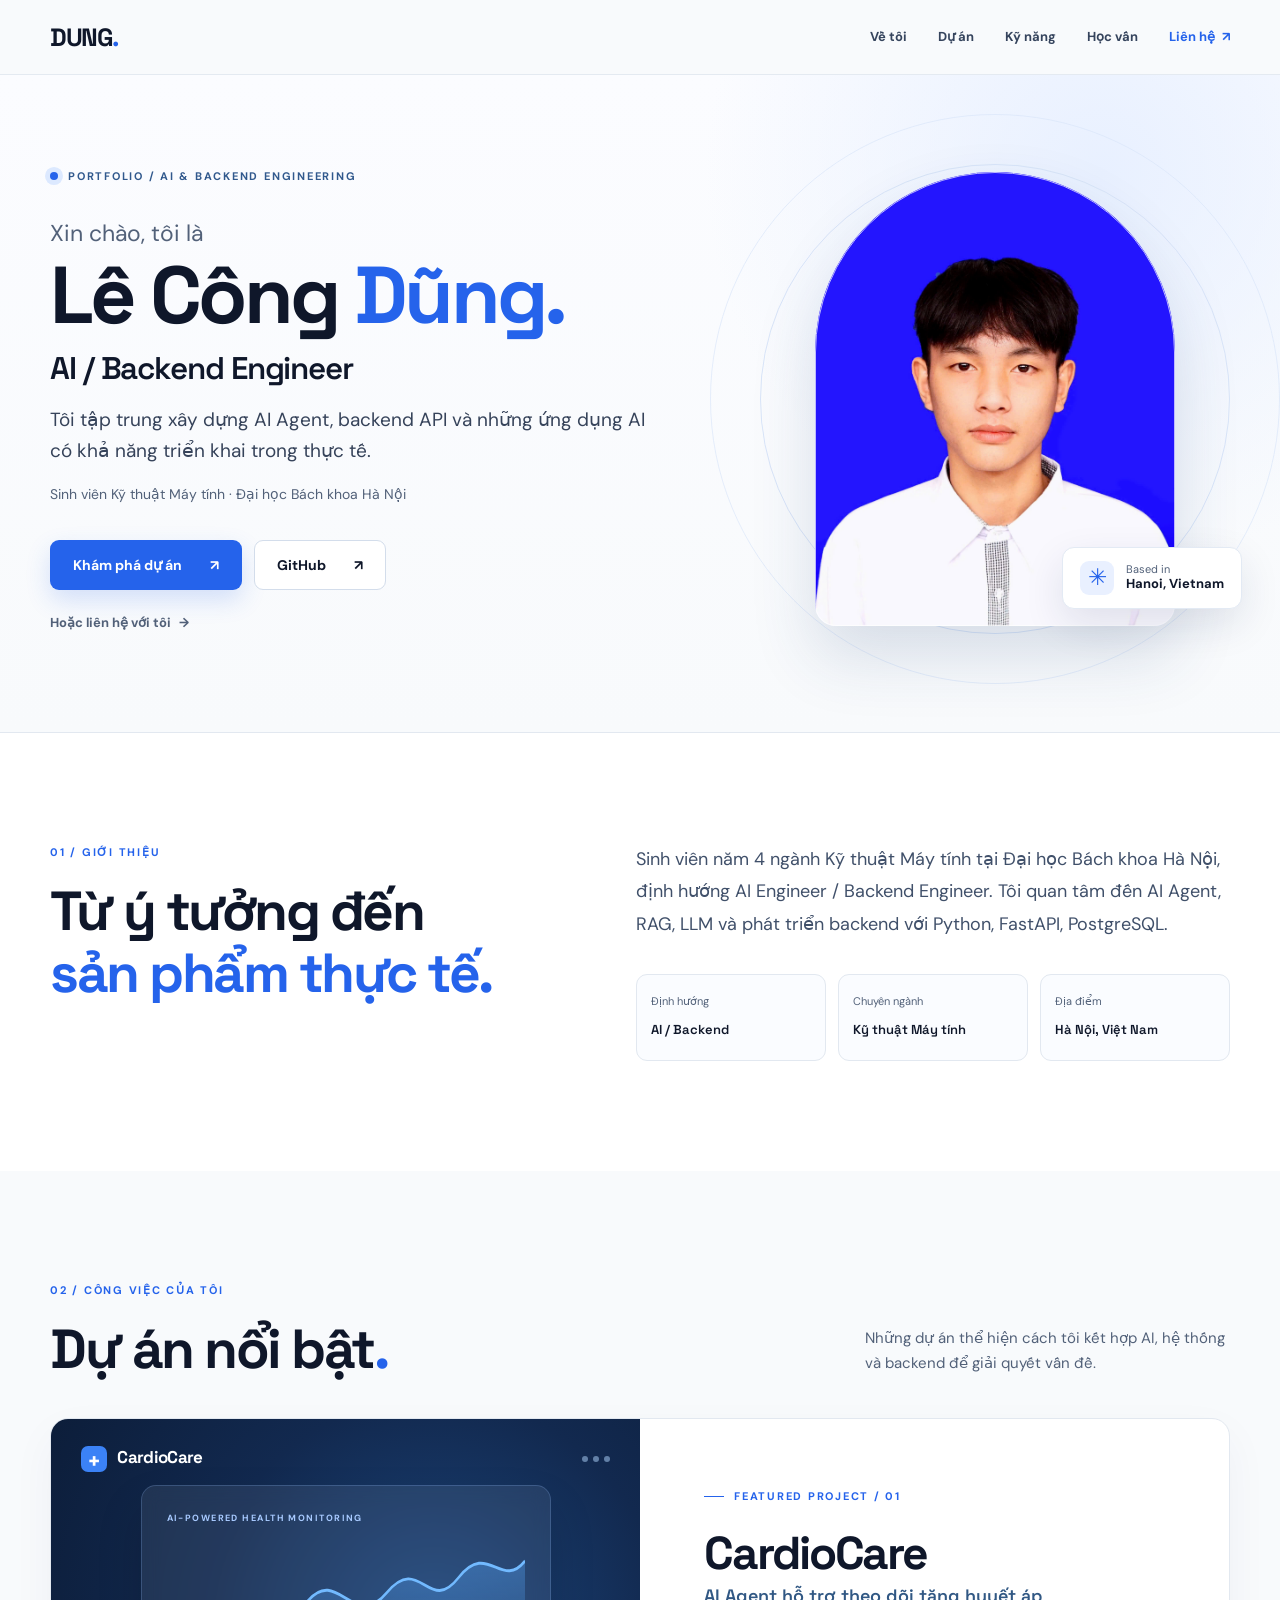
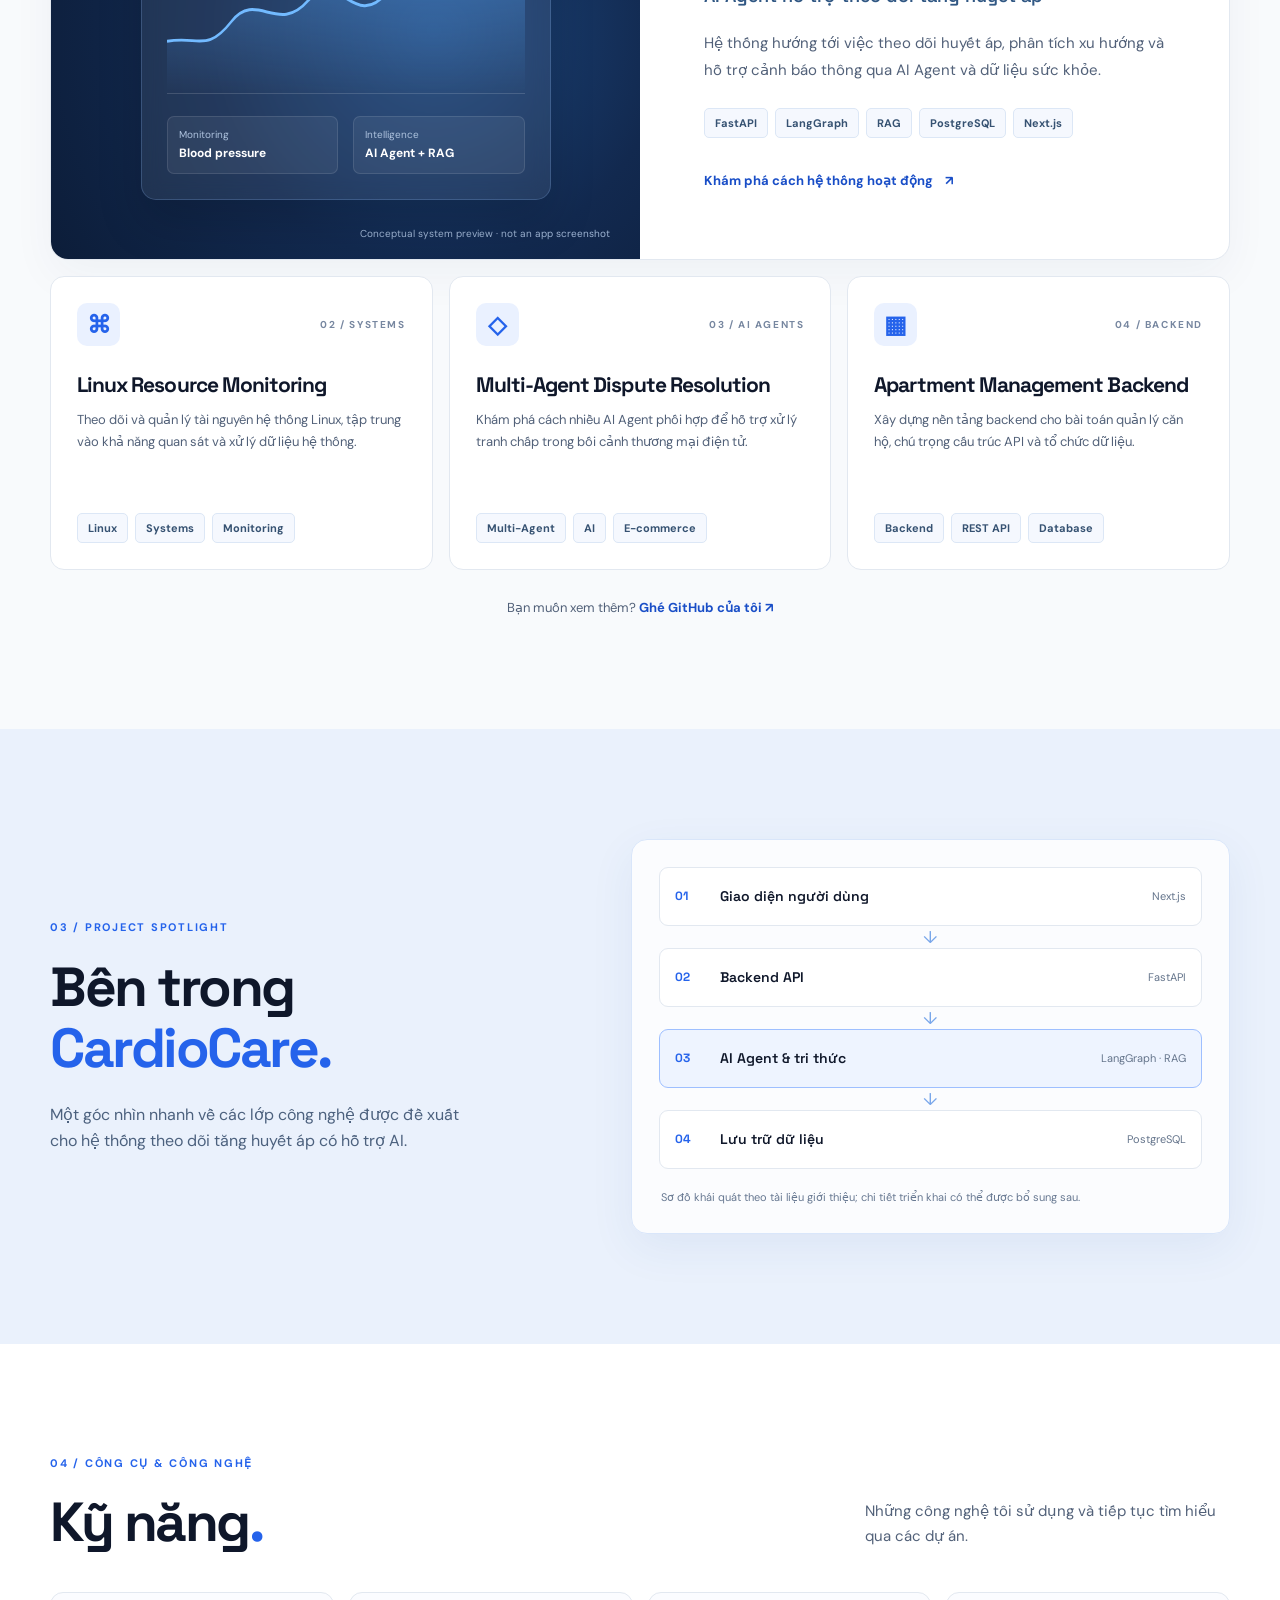
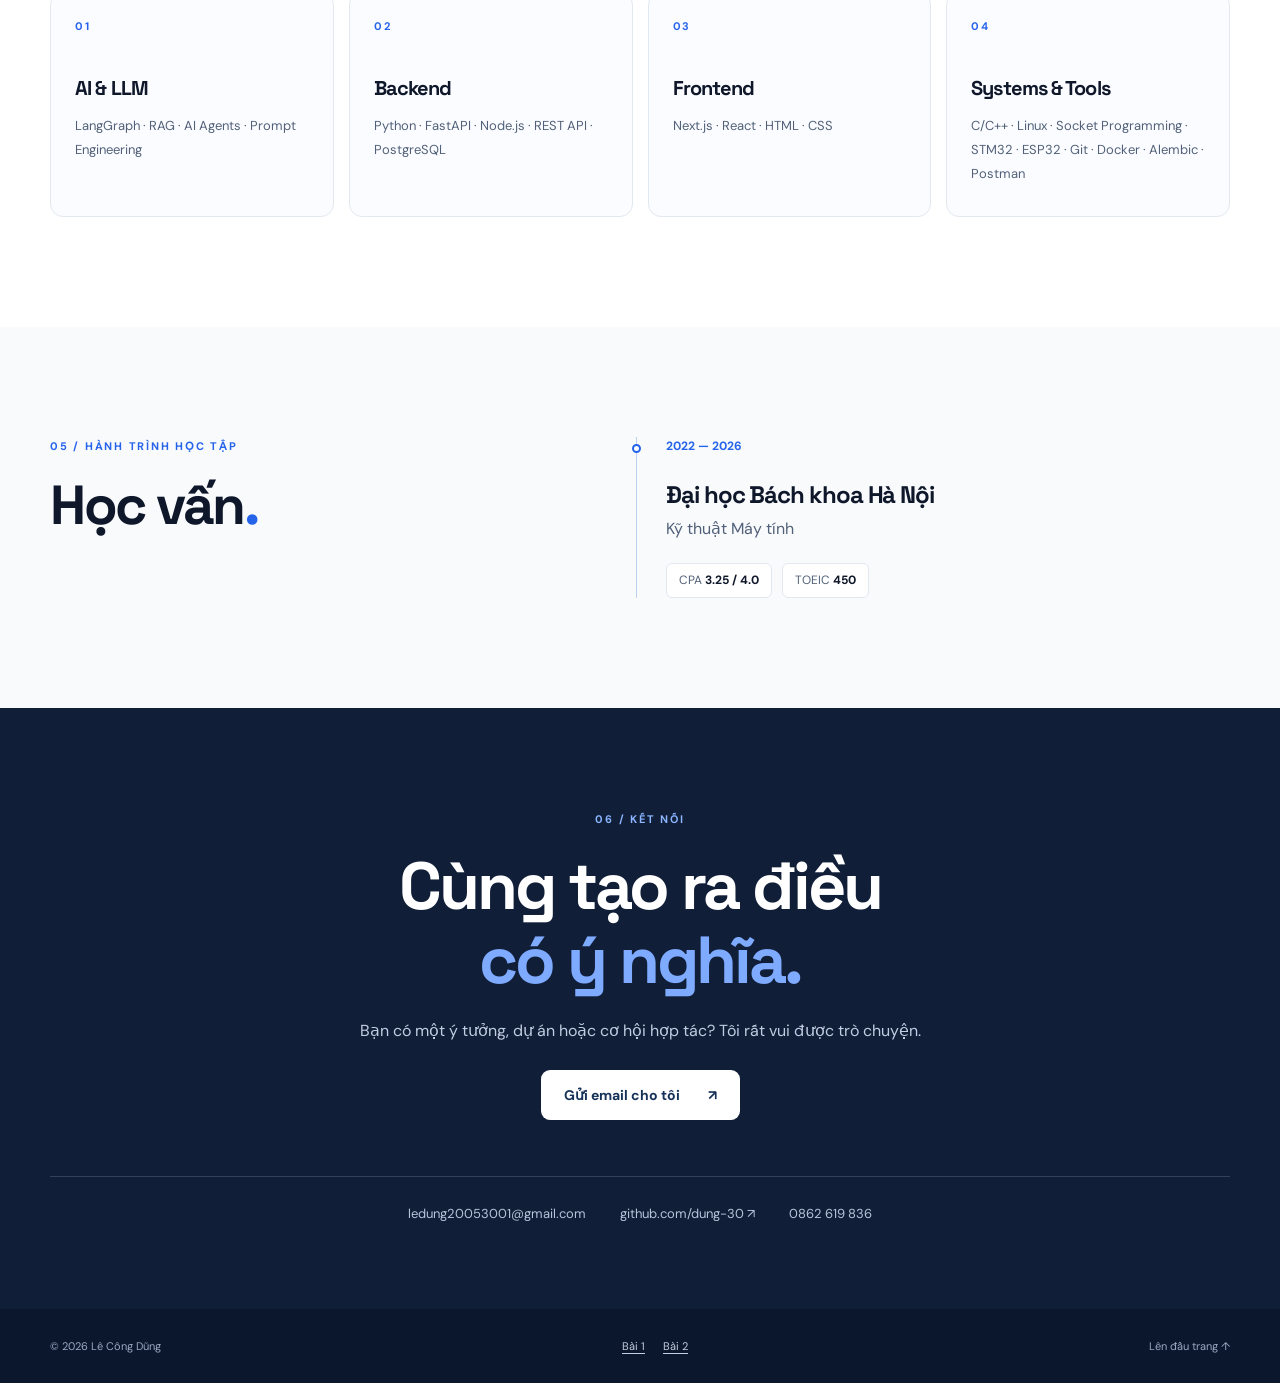
==== commit 66713ce1: "fix bai tap tuan 3" ====
--- a/index.html
+++ b/index.html
@@ -170,6 +170,15 @@
     </section>
   </main>
 
-  <footer class="site-footer"><div class="container footer-inner"><span>© 2026 Lê Công Dũng</span><span>Built with curiosity in Hanoi.</span><a href="#home">Lên đầu trang ↑</a></div></footer>
+  <footer class="site-footer">
+    <div class="container footer-inner">
+      <span>© 2026 Lê Công Dũng</span>
+      <nav class="assignment-links" aria-label="Bài tập Công nghệ Web">
+        <a href="CNWeb_Assignment3/bai1/trang.html">Bài 1</a>
+        <a href="CNWeb_Assignment3/bai2/trang.html">Bài 2</a>
+      </nav>
+      <a href="#home">Lên đầu trang ↑</a>
+    </div>
+  </footer>
 </body>
 </html>
--- a/style.css
+++ b/style.css
@@ -143,6 +143,8 @@
 .site-footer{background:#0b172c;color:#9baac1}
 .footer-inner{min-height:74px;display:flex;align-items:center;justify-content:space-between;gap:20px;font-size:11px}
 .footer-inner a:hover{color:#fff}
+.assignment-links{display:flex;align-items:center;gap:18px}
+.assignment-links a{color:#c3cee0;text-decoration:underline;text-underline-offset:3px}
 @media(max-width:1000px){.hero-grid{gap:35px}.portrait-note{right:0}.about-grid,.case-grid,.education-grid{gap:50px}.quick-facts{grid-template-columns:1fr 1fr}.skills-grid{grid-template-columns:repeat(2,1fr)}}
 @media(max-width:760px){.container{width:min(100% - 36px,580px)}.header-inner{min-height:66px;align-items:flex-start;padding-block:18px;flex-direction:column;gap:15px}.nav{width:100%;gap:19px;overflow-x:auto;white-space:nowrap;padding-bottom:3px;font-size:12px}.hero-grid{grid-template-columns:1fr;min-height:0;gap:40px;padding-block:64px 78px}.hero-visual{min-height:0}.portrait-frame{width:min(73vw,330px);height:385px}.portrait-note{right:0;bottom:20px}.hero-orbit-one{width:390px;height:390px}.hero-orbit-two{width:470px;height:470px}.section{padding-block:77px;scroll-margin-top:112px}.about-grid,.case-grid,.education-grid{grid-template-columns:1fr;gap:32px}.section-heading{display:block}.section-heading>p{margin-top:19px}.feature-card{grid-template-columns:1fr}.feature-art{min-height:370px}.feature-copy{padding:35px 28px 40px}.project-grid{grid-template-columns:1fr}.project-card{min-height:245px}.card-top{margin-bottom:18px}.skills-grid{grid-template-columns:1fr 1fr}.education-entry{margin-left:5px}.contact-section{scroll-margin-top:112px}}
 @media(max-width:480px){h1{font-size:clamp(51px,13vw,69px)}.hero-intro{font-size:19px}.hero-role{font-size:22px}.hero-description{font-size:16px}.hero-actions{display:grid;grid-template-columns:1fr 1fr}.button{padding-inline:12px;gap:8px;font-size:12px}.quick-facts{grid-template-columns:1fr}.feature-art{min-height:300px;padding:18px}.art-content{padding:16px}.art-chart{height:95px}.art-stats strong{font-size:10px}.skills-grid{grid-template-columns:1fr}.skill-group{min-height:0}.skill-group-num{margin-bottom:22px}.arch-row{grid-template-columns:23px 1fr;gap:8px}.arch-row em{grid-column:2;text-align:left}.contact-details{flex-direction:column;gap:10px}.footer-inner{align-items:flex-start;flex-direction:column;padding-block:20px;gap:7px}}
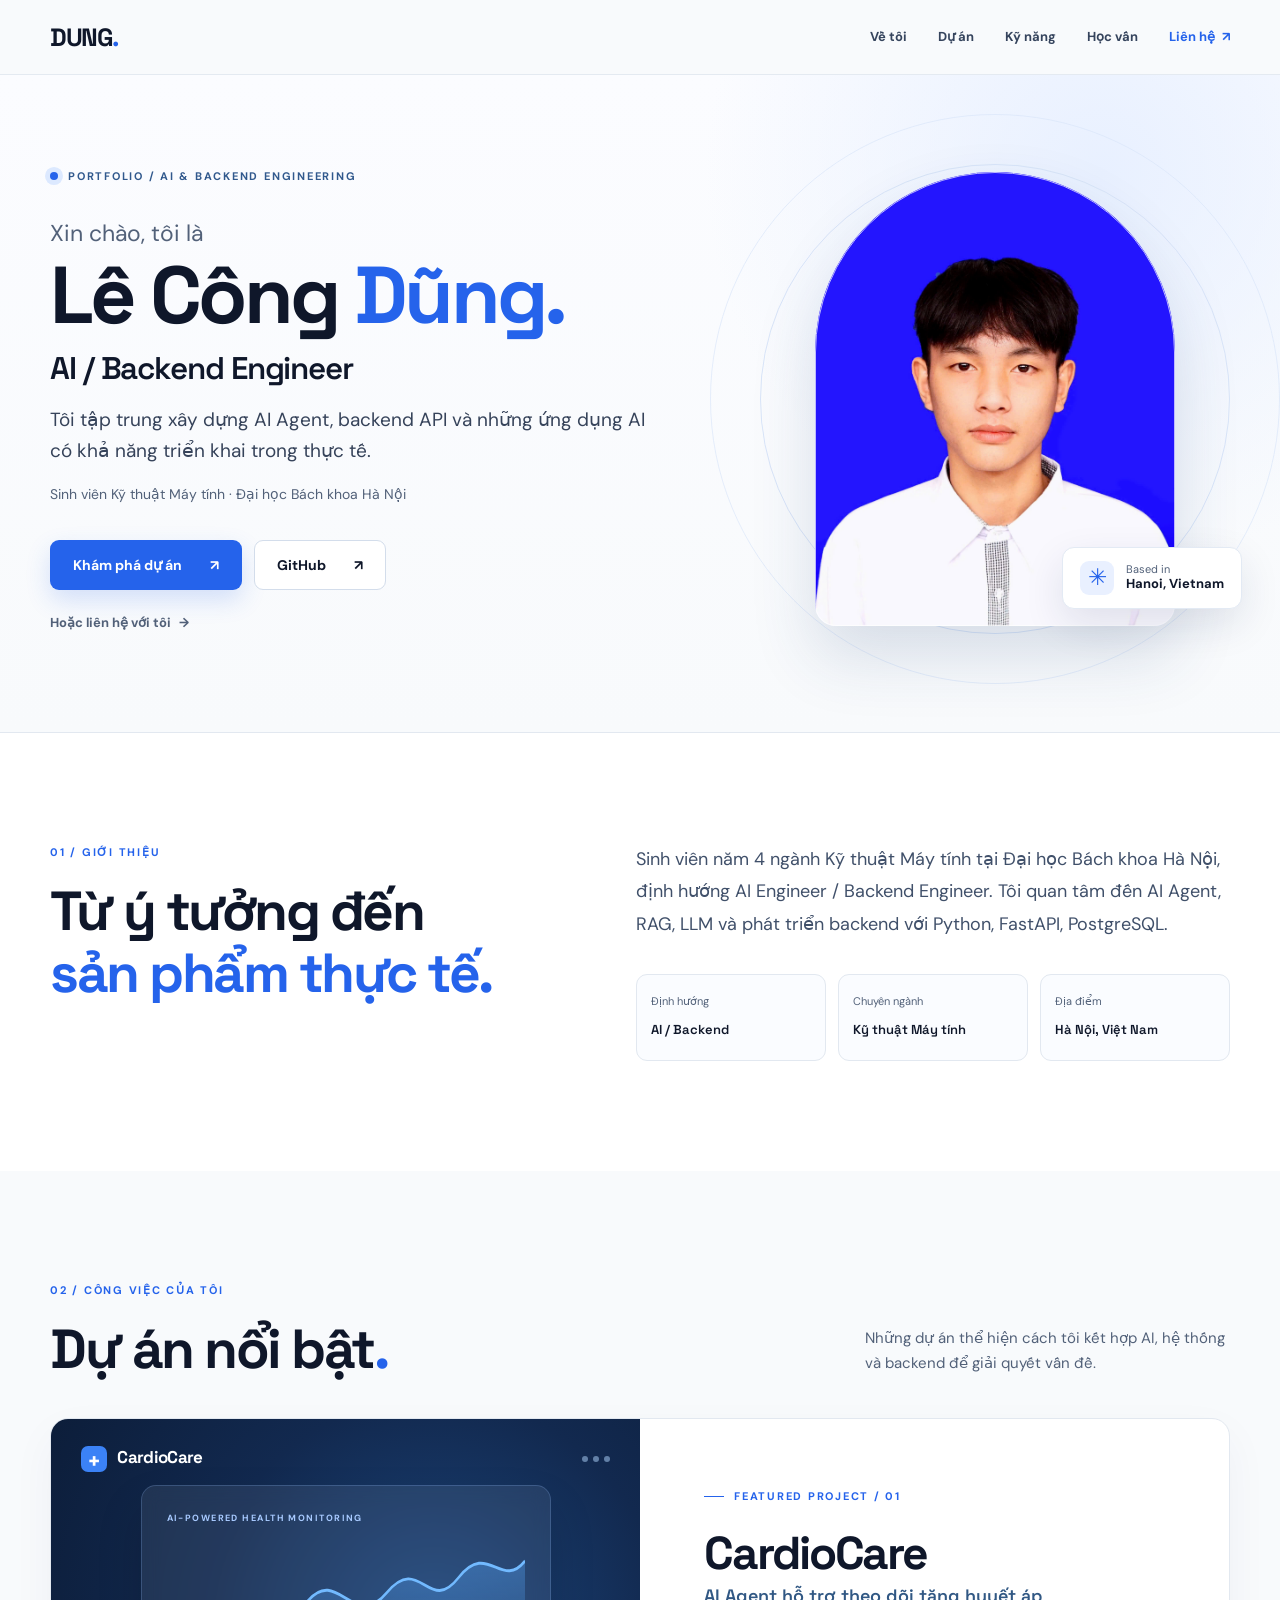
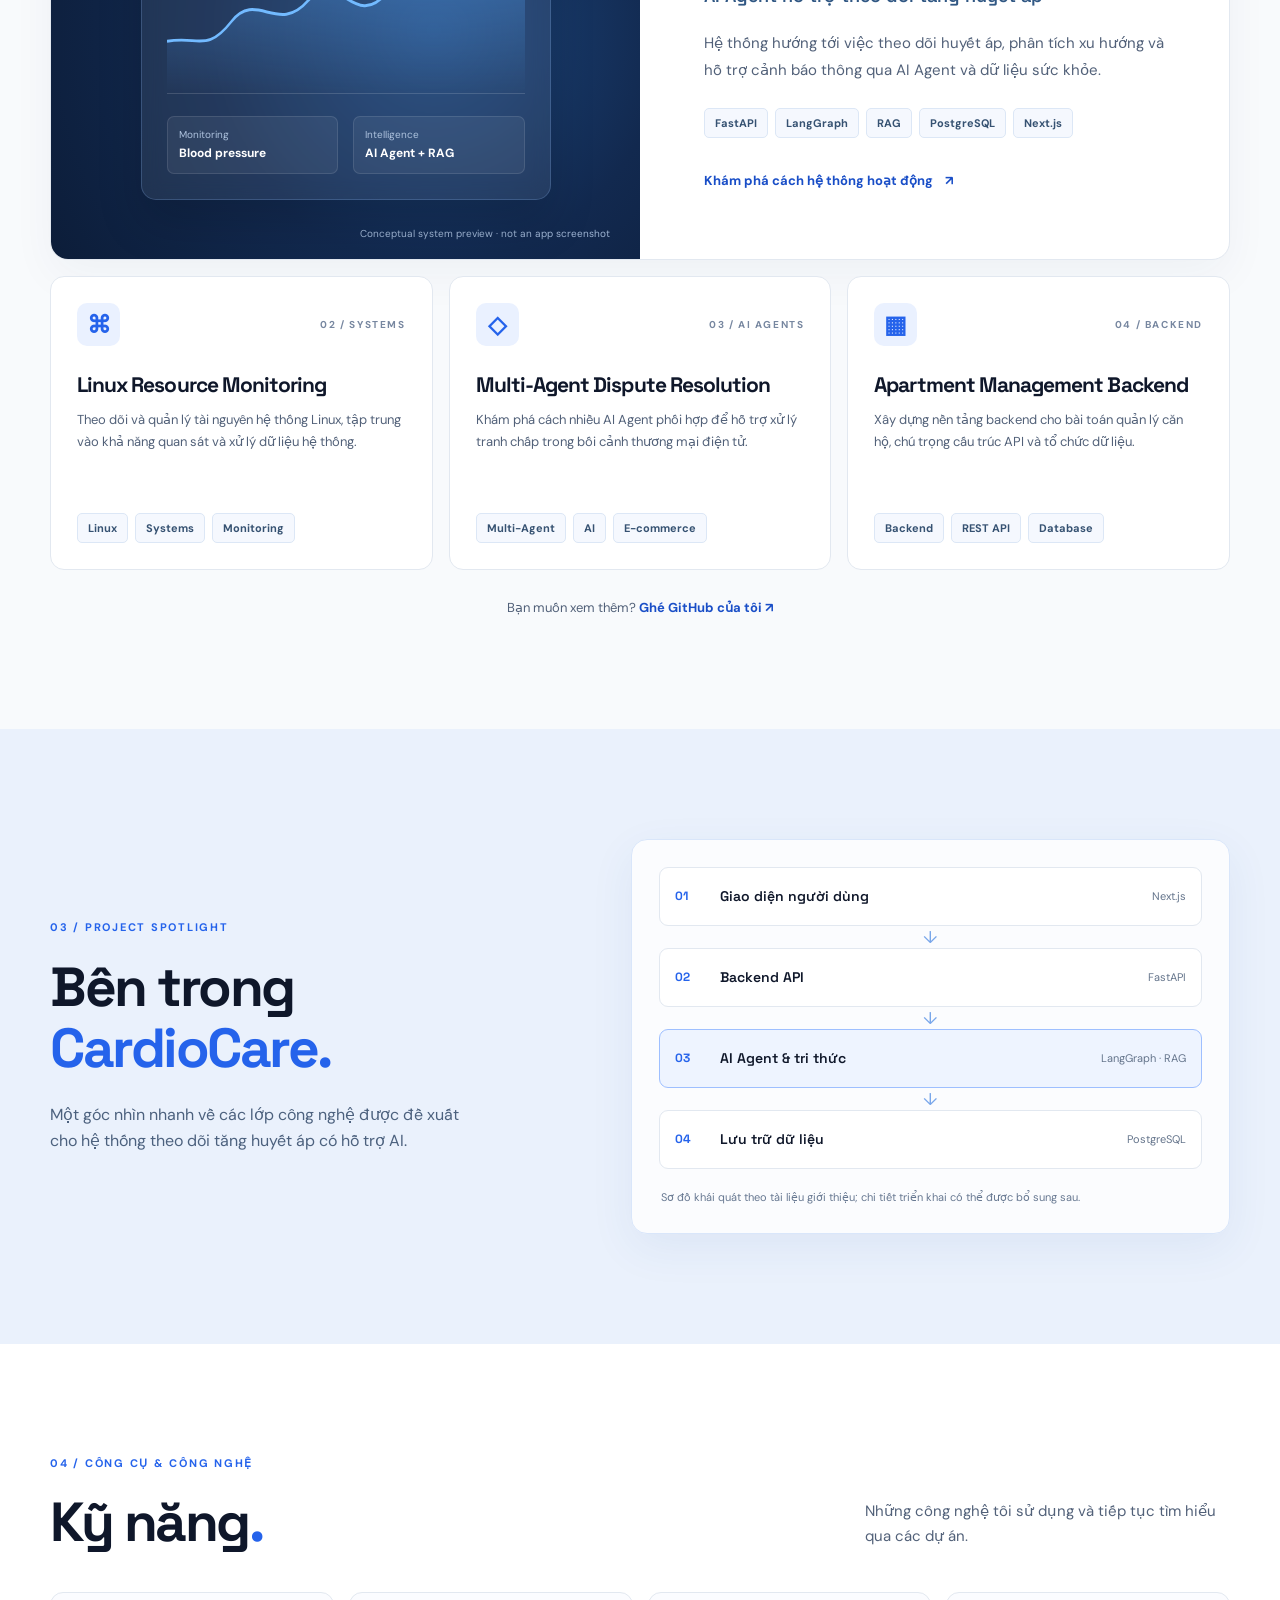
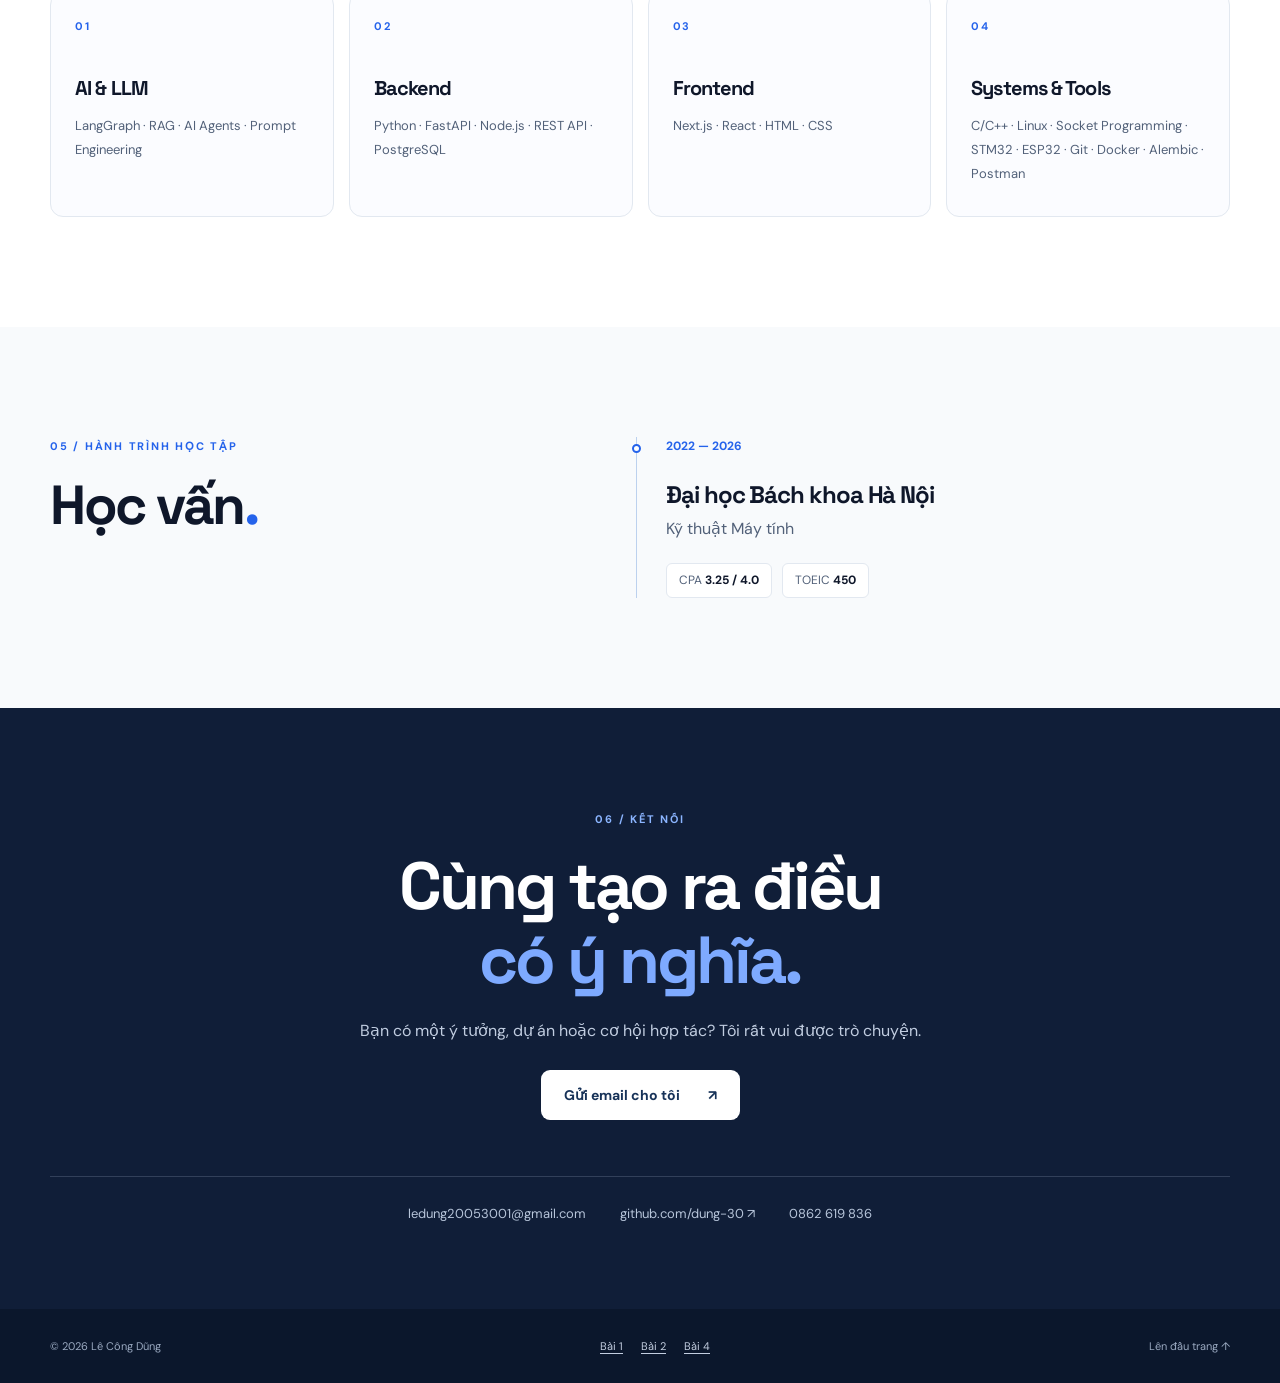
==== commit 58d40a56: "Add responsive Assignment 3 Bai 4" ====
--- a/index.html
+++ b/index.html
@@ -176,6 +176,7 @@
       <nav class="assignment-links" aria-label="Bài tập Công nghệ Web">
         <a href="CNWeb_Assignment3/bai1/trang.html">Bài 1</a>
         <a href="CNWeb_Assignment3/bai2/trang.html">Bài 2</a>
+        <a href="CNWeb_Assignment3/bai4/trang-goc.html">Bài 4</a>
       </nav>
       <a href="#home">Lên đầu trang ↑</a>
     </div>
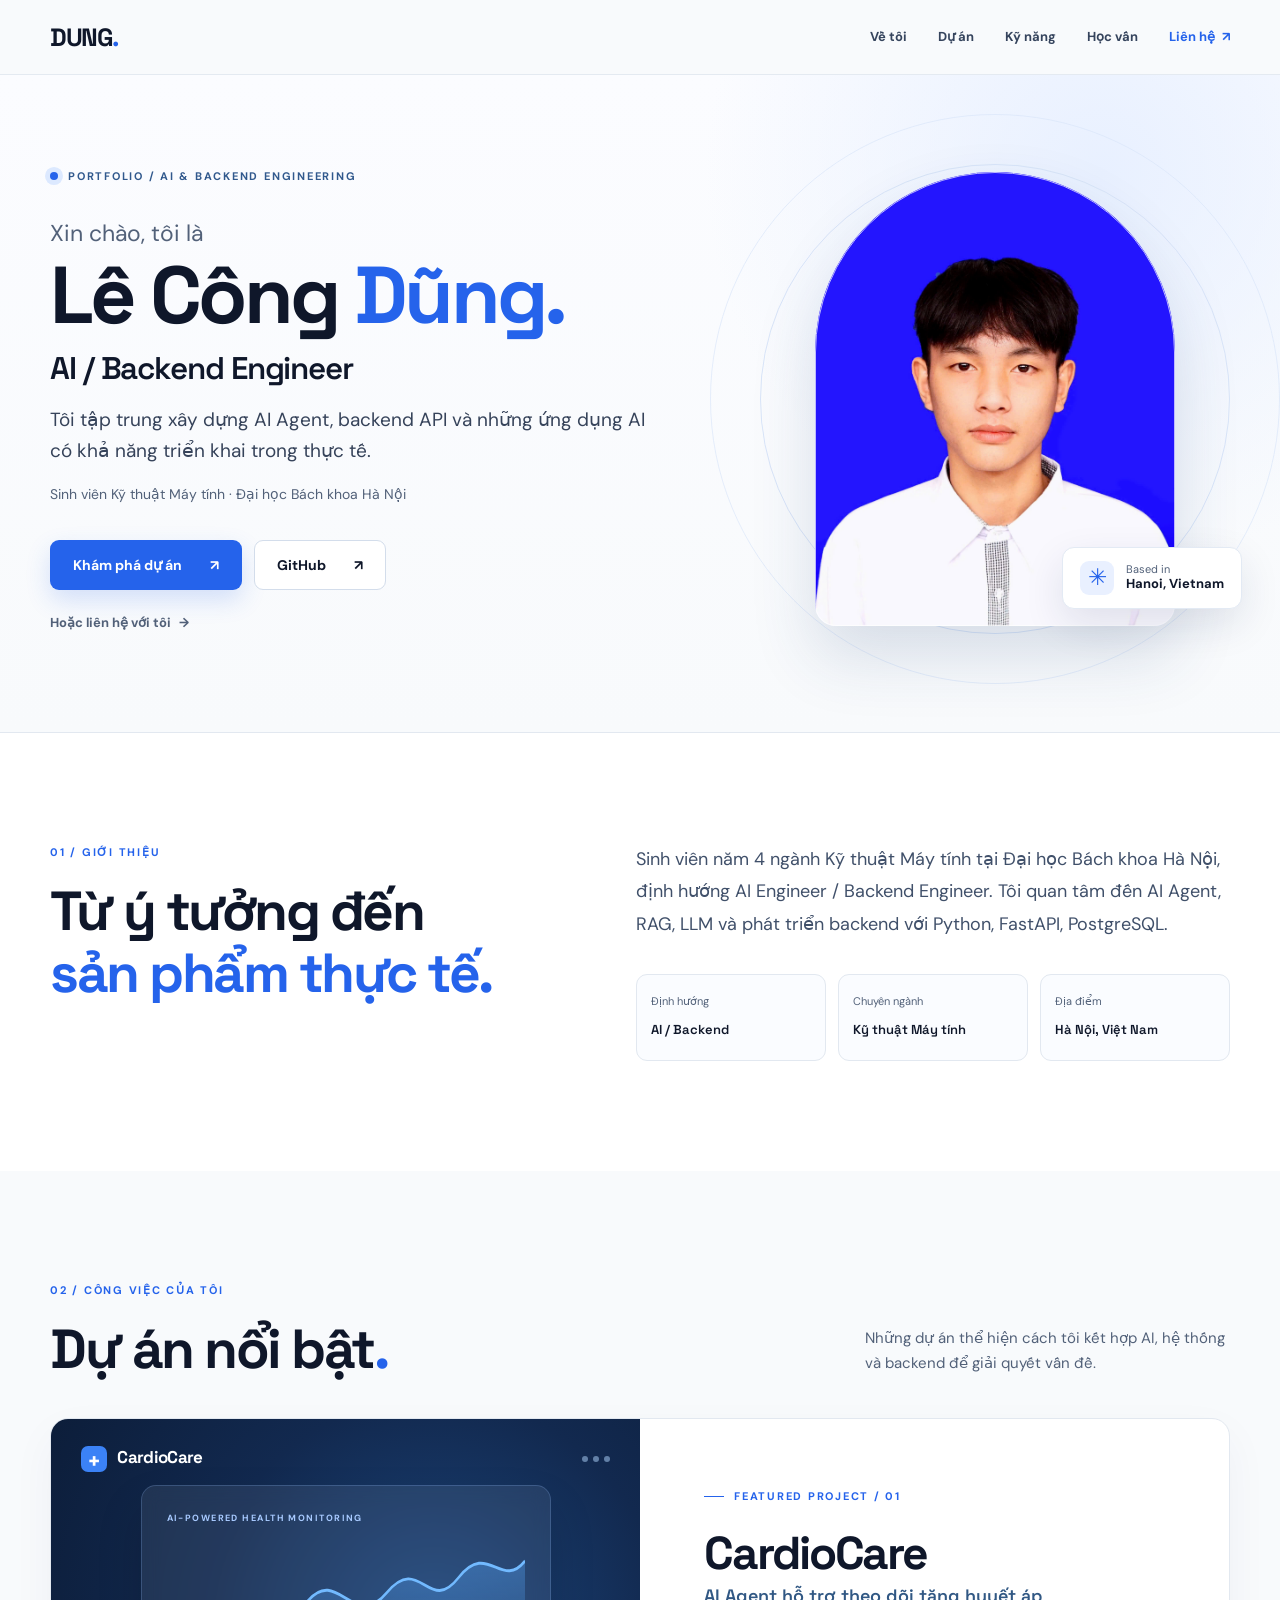
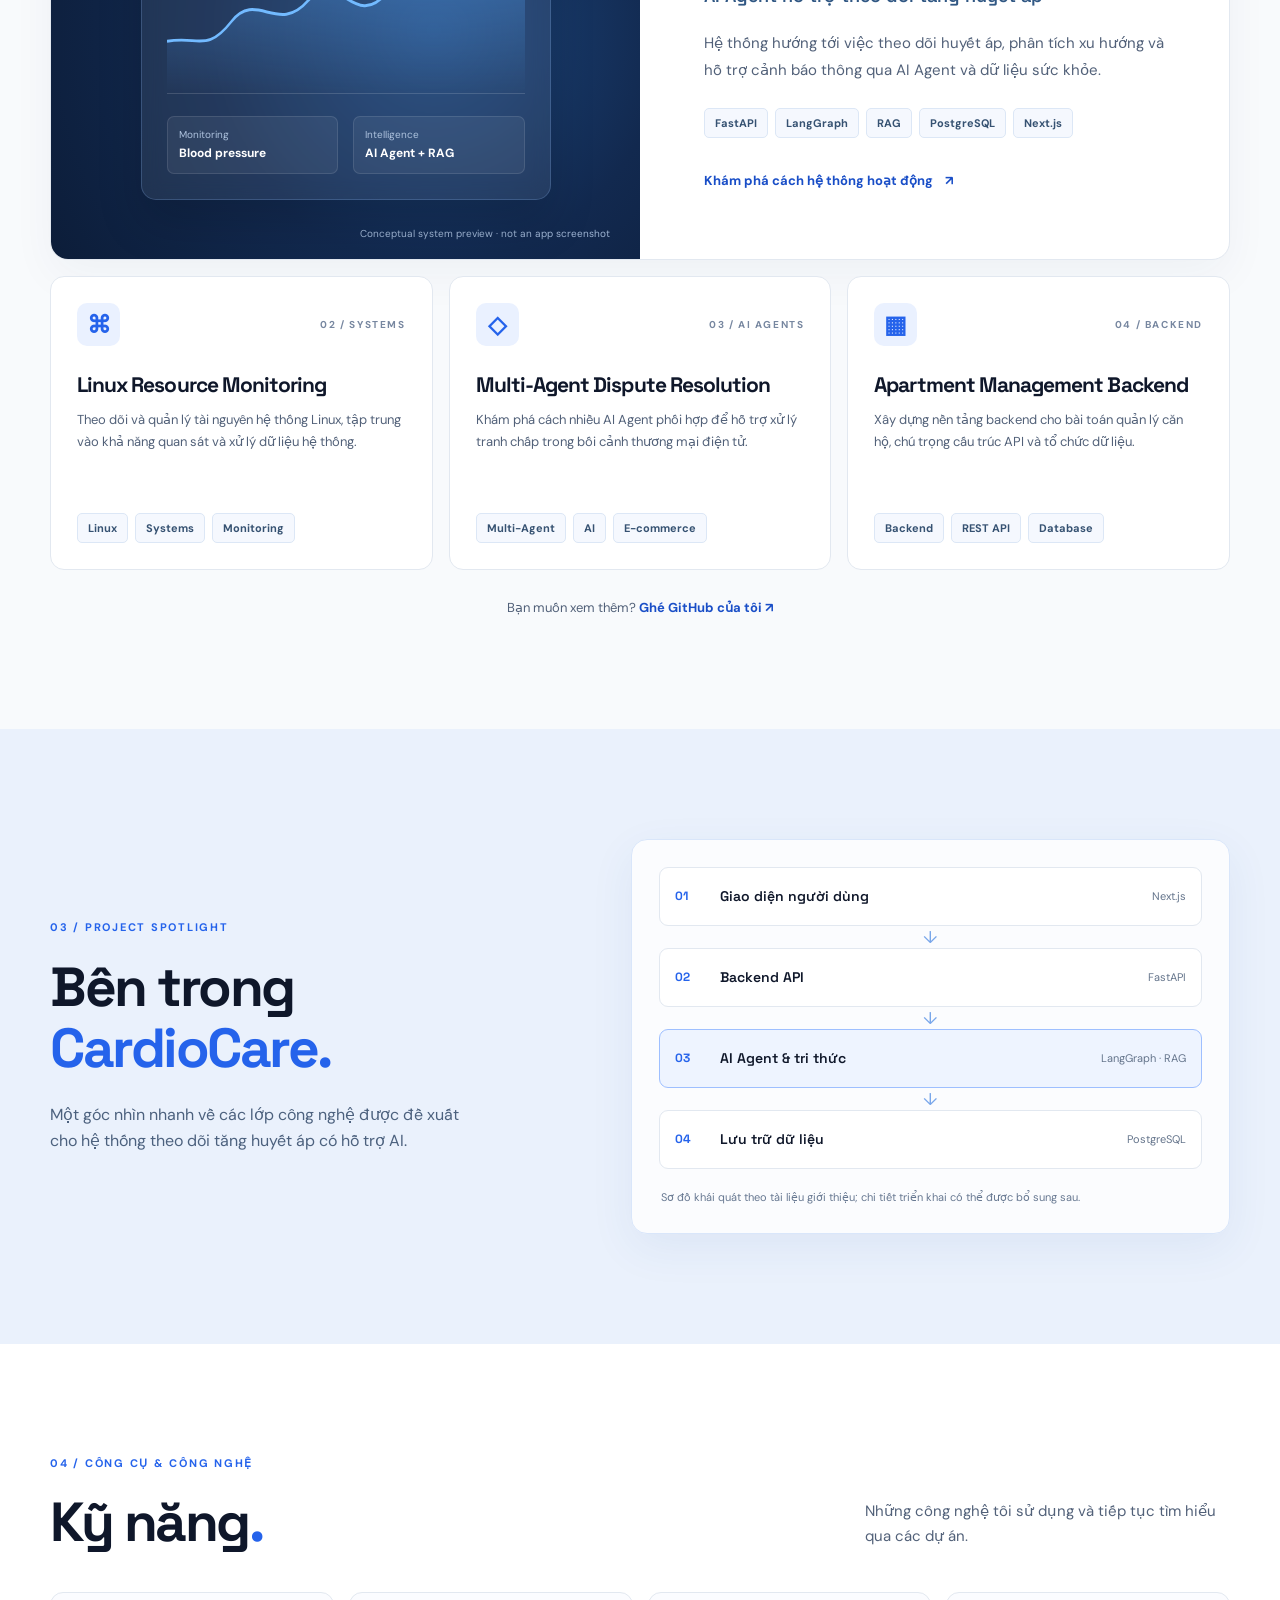
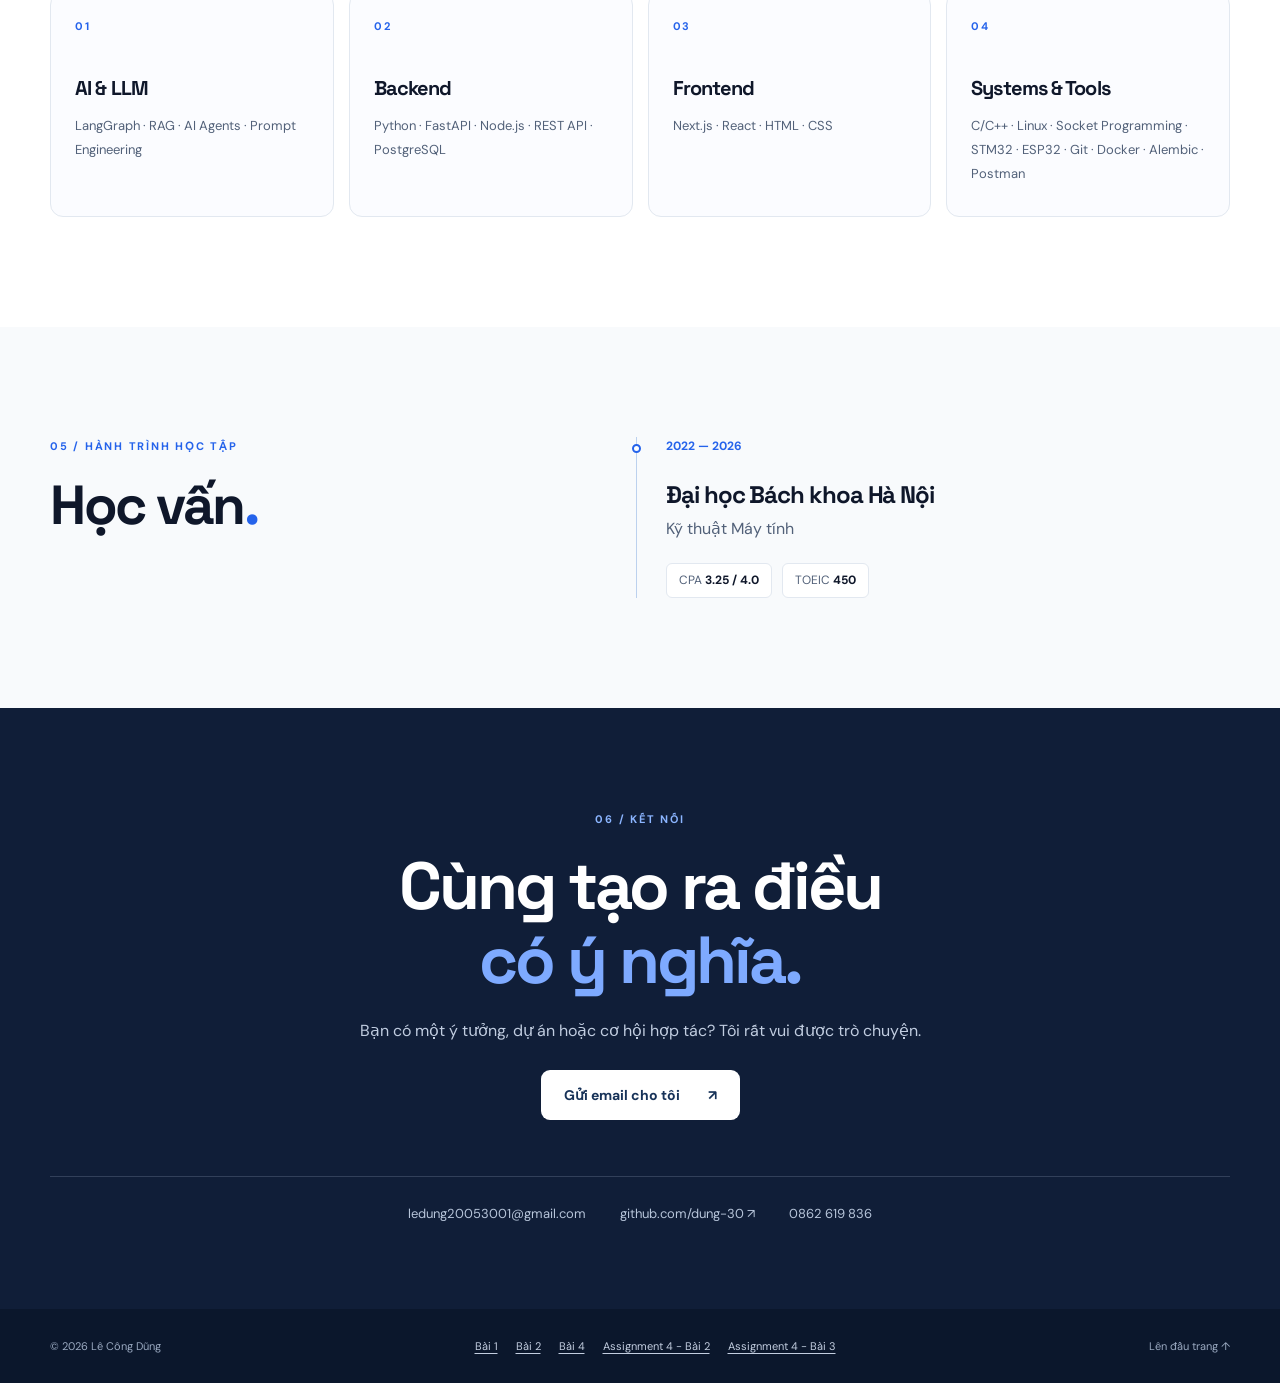
==== commit eb1b444c: "Assignment4 update" ====
--- a/index.html
+++ b/index.html
@@ -177,6 +177,8 @@
         <a href="CNWeb_Assignment3/bai1/trang.html">Bài 1</a>
         <a href="CNWeb_Assignment3/bai2/trang.html">Bài 2</a>
         <a href="CNWeb_Assignment3/bai4/trang-goc.html">Bài 4</a>
+        <a href="CNWeb_Assignment4/bai2/index.html">Assignment 4 - Bài 2</a>
+        <a href="CNWeb_Assignment4/bai3/index.html">Assignment 4 - Bài 3</a>
       </nav>
       <a href="#home">Lên đầu trang ↑</a>
     </div>
